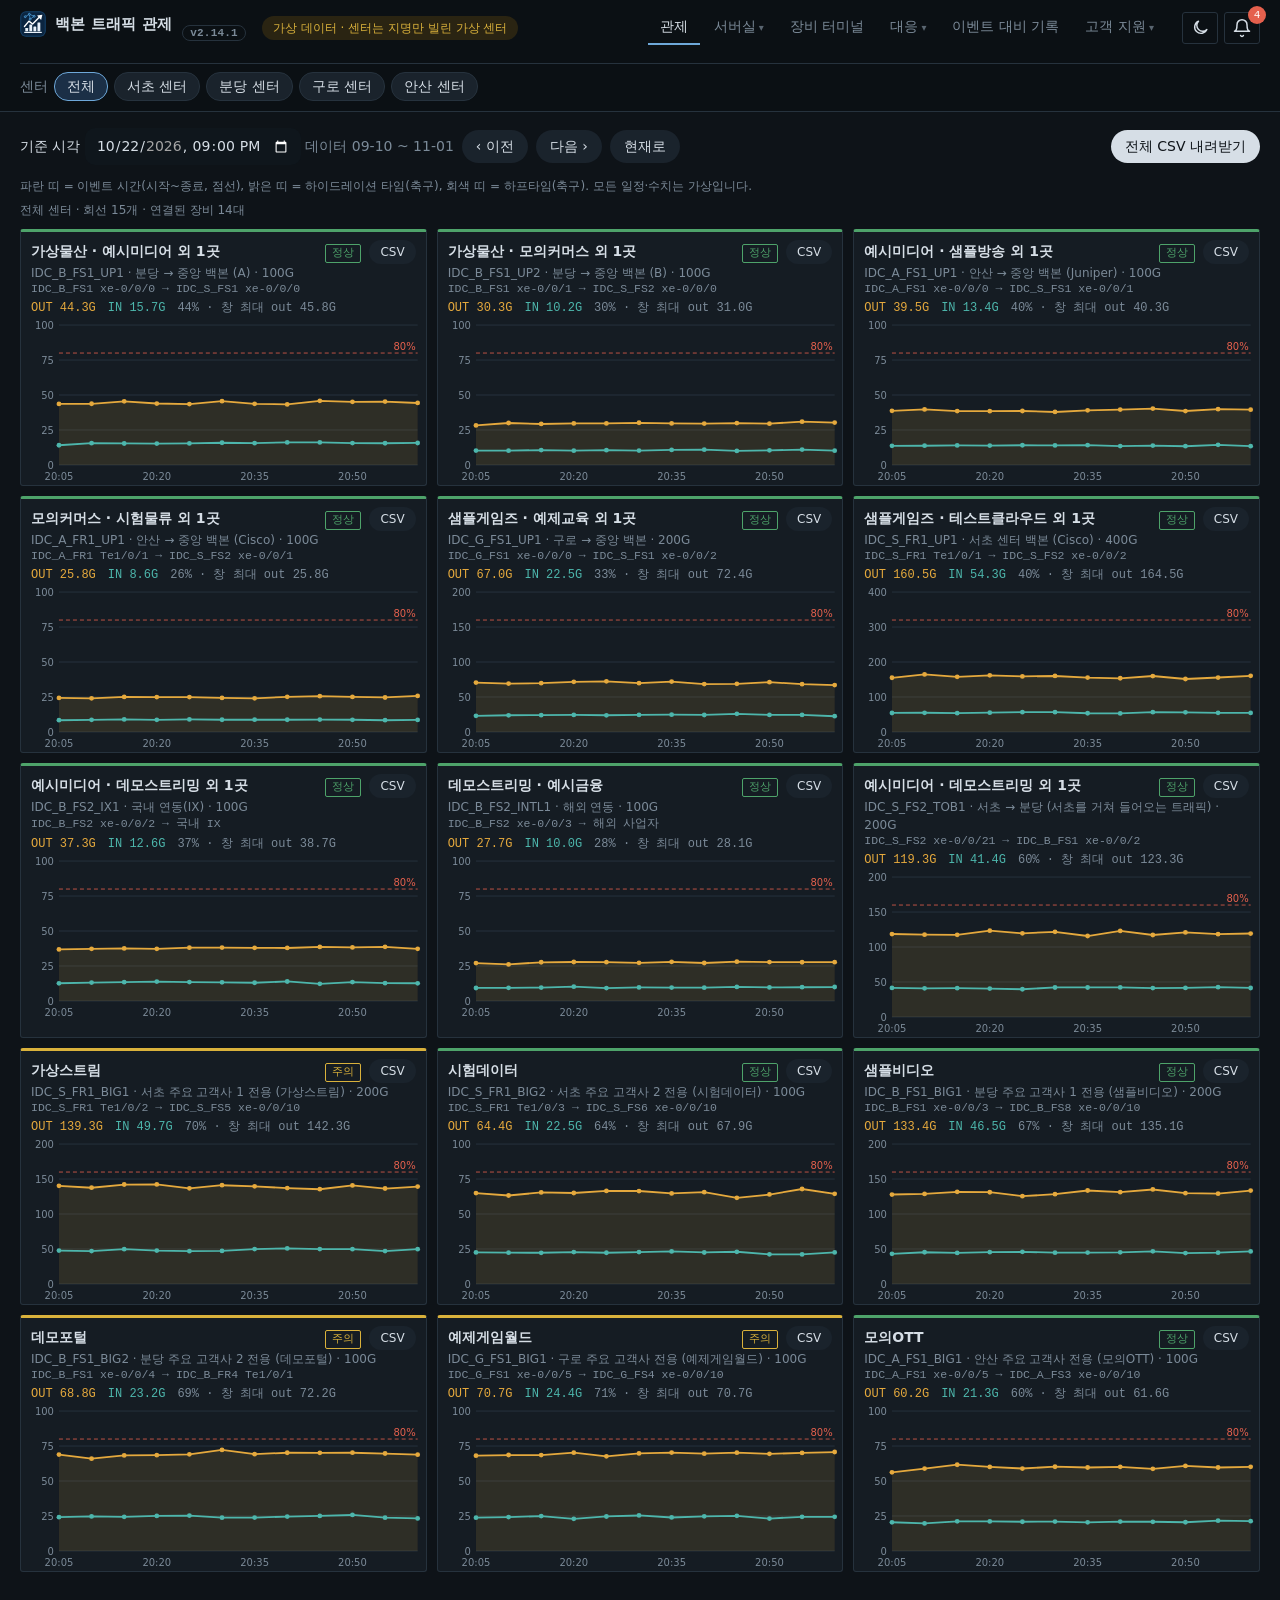
==== site/index.html @ a70a174c "깔끔하게 정리: 왼쪽 막대 제거, 테두리 없는 면, 알약 버튼, v2.14.1 Co-Authored-By: Claude Sonnet 5.5 <noreply@anthropic.com" ====
<!doctype html>
<html lang="ko">
<head>
<meta charset="utf-8">
<meta name="viewport" content="width=device-width,initial-scale=1">
<title>백본 트래픽 관제</title>
<link rel="stylesheet" href="style.css">
<link rel="icon" type="image/svg+xml" href="favicon.svg">
<link rel="icon" type="image/png" sizes="32x32" href="favicon-32.png">
<link rel="apple-touch-icon" href="apple-touch-icon.png">
<script>try { document.documentElement.dataset.theme = localStorage.getItem("theme") === "light" ? "light" : "dark"; } catch (e) { document.documentElement.dataset.theme = "dark"; }</script>
</head>
<body>
<header class="top">
  <h1><a href="#monitor" id="homeLink" title="관제(홈)로 가기"><img class="logo" src="favicon.svg" alt="" width="26" height="26">백본 트래픽 관제</a><span class="ver" id="appVer" title="변경 내역은 저장소의 CHANGELOG.md">v2.14.1</span></h1>
  <span class="badge">가상 데이터 · 센터는 지명만 빌린 가상 센터</span>
  <nav class="tabs" id="tabs">
    <button data-tab="monitor" class="on">관제</button>
    <div class="tabgrp"><button class="grpbtn" type="button" aria-haspopup="true">서버실</button><div class="submenu"><button data-tab="room">서버실</button><button data-tab="room3d">서버실 3D</button></div></div>
    <button data-tab="term">장비 터미널</button>
    <div class="tabgrp"><button class="grpbtn" type="button" aria-haspopup="true">대응</button><div class="submenu"><button data-tab="live">직접 대응 <small class="beta">시험판</small></button><button data-tab="soar">자동 대응 <small class="beta">시험판</small></button></div></div>
    <button data-tab="event">이벤트 대비 기록</button>
    <div class="tabgrp"><button class="grpbtn" type="button" aria-haspopup="true">고객 지원</button><div class="submenu"><button data-tab="sms">문자 전파</button><button data-tab="visit">방문 신청</button><button data-tab="gear">장비 반출입</button><button data-tab="monthly">월간 자료</button></div></div>
  </nav>
  <button class="bell" id="themeBtn" type="button" aria-pressed="true" aria-label="다크 모드 켬" title="다크 모드 켬 (눌러서 끄기)">
    <svg class="ico-moon" viewBox="0 0 24 24" width="19" height="19" fill="none" stroke="currentColor" stroke-width="1.8" stroke-linecap="round" stroke-linejoin="round" aria-hidden="true"><path d="M20 14.5A8 8 0 1 1 9.5 4a6.5 6.5 0 0 0 10.5 10.5z"/></svg>
    <svg class="ico-sun" viewBox="0 0 24 24" width="19" height="19" fill="none" stroke="currentColor" stroke-width="1.8" stroke-linecap="round" stroke-linejoin="round" aria-hidden="true"><circle cx="12" cy="12" r="4"/><path d="M12 2.5v2.2M12 19.3v2.2M2.5 12h2.2M19.3 12h2.2M5.3 5.3l1.6 1.6M17.1 17.1l1.6 1.6M18.7 5.3l-1.6 1.6M6.9 17.1l-1.6 1.6"/></svg>
  </button>
  <button class="bell" id="bell" aria-label="알림" aria-expanded="false" title="알림 (경고 이력 · 내 업무)">
    <svg viewBox="0 0 24 24" width="20" height="20" fill="none" stroke="currentColor" stroke-width="1.8" stroke-linecap="round" stroke-linejoin="round" aria-hidden="true"><path d="M6 8a6 6 0 0 1 12 0c0 7 3 8 3 8H3s3-1 3-8"/><path d="M10.3 21a1.9 1.9 0 0 0 3.4 0"/></svg>
    <span class="bell-n" id="bellN" hidden>0</span>
  </button>
  <div class="notif" id="notif" hidden role="dialog" aria-label="알림">
    <div class="notif-hd">
      <div class="seg"><button data-np="alerts" class="on">경고 이력</button><button data-np="tasks">내 업무</button></div>
      <button class="btn sm" id="notifClose">닫기</button>
    </div>
    <div class="notif-body" id="np-alerts">
      <label class="chk"><input type="checkbox" id="showAllAlerts"> 경기와 겹치는 알림도 보기</label>
      <p class="note" id="alertSum" style="margin:4px 0 8px"></p>
      <table id="alertTbl"></table>
      <p class="note" style="margin:8px 0 0">사용률 80% 이상 · 같은 시간대 평소의 3배 이상(급증) · 40% 미만(급감) · 서버실 온도 경고. 행을 누르면 그 시각으로 이동합니다.</p>
    </div>
    <div class="notif-body" id="np-tasks" hidden>
      <table id="taskTbl"></table>
    </div>
  </div>
  <div class="centerbar" id="centerBar"></div>
</header>

<main>
<div class="scn" id="scnBar" hidden>
  <div class="scn-top">
    <b id="scnTitle"></b>
    <span class="muted">가상 시각 <span id="scnTime" class="mono"></span></span>
    <div class="scn-prog"><div id="scnProg"></div></div>
    <button class="btn sm" id="scnPrevStep" title="가장 최근 단계의 설명을 다시 봅니다">◀ 이전 단계</button>
    <button class="btn sm" id="scnNextStep" title="다음 단계 시각으로 바로 이동합니다">다음 단계 ▶</button>
    <button class="btn sm" id="scnPause">일시정지</button>
    <button class="btn sm" id="scnSkip">끝까지</button>
    <button class="btn sm" id="scnLesson" hidden>배울 점</button>
    <button class="btn sm" id="scnClose">닫고 현재로</button>
  </div>
  <ol class="scn-steps" id="scnSteps"></ol>
</div>
<div class="scnpop" id="scnCausePop" hidden>
  <div class="scnpop-box" style="width:min(640px,100%)" role="dialog" aria-modal="true" aria-labelledby="ldCauseTitle">
    <h3 id="ldCauseTitle">이번에는 어떻게 복구될까요?</h3>
    <p class="note" style="margin:0 0 10px">같은 "업링크 회선 다운"이어도 복구되는 이유는 여러 가지입니다. 고른 원인에 맞춰 원인 확인·조치·문자가 달라집니다. (원인 내용은 제가 만든 가상 사례입니다.)</p>
    <button class="btn cause" data-ldcause="work"><b>상대 구간 작업이 끝났다</b><span>상대(중앙 백본) 쪽에서 작업을 했고, 끝나면서 저절로 복구됩니다. 사전 공지가 빠졌던 경우입니다.</span></button>
    <button class="btn cause" data-ldcause="transient"><b>일시적인 오류였다</b><span>뚜렷한 원인 없이 자동으로 복구됩니다. 재발을 지켜보고, 또 끊기면 광 케이블·SFP를 점검합니다.</span></button>
    <button class="btn cause" data-ldcause="fiber"><b>광 케이블·SFP가 고장 나서 교체했다</b><span>현장에서 광 모듈(SFP) 불량을 확인하고 예비품으로 교체한 뒤 복구됩니다.</span></button>
    <div class="scnpop-foot"><span class="sp"></span><button class="btn" id="ldCauseCancel">취소</button></div>
  </div>
</div>
<div class="scnpop" id="scnPop" hidden>
  <div class="scnpop-box" role="dialog" aria-modal="true" aria-labelledby="scnPopTitle">
    <div class="scnpop-head"><span class="tag" id="scnPopKind"></span><b class="mono" id="scnPopTime"></b><span class="muted" id="scnPopNo"></span><span class="sp"></span><button class="btn sm" id="scnPopX" aria-label="닫기">닫기</button></div>
    <h3 id="scnPopTitle"></h3>
    <div class="scnpop-body" id="scnPopBody"></div>
    <div class="scnpop-foot"><button class="btn" id="scnPopPrev">◀ 이전</button><button class="btn" id="scnPopSkip">끝까지 건너뛰기</button><span class="sp"></span><button class="btn pri" id="scnPopNext">다음 ▶</button></div>
  </div>
</div>
<!-- 1. 관제 -->
<section class="tab on" id="tab-monitor">
  <div class="toolbar">
    <label>기준 시각 <input type="datetime-local" id="endTime"></label>
    <button class="btn" id="prev" title="한 창 뒤로">&lsaquo; 이전</button>
    <button class="btn" id="next" title="한 창 앞으로">다음 &rsaquo;</button>
    <button class="btn" id="goNow" title="가상 현재 시각(10/22 21:00)으로 돌아가기">현재로</button>
    <span class="sp"></span>
    <span class="scn-wrap"><button class="btn" id="scnBtn" aria-expanded="false" title="몇 초 안에 상황과 조치가 흘러가는 안내 재생">시나리오</button><div class="menu" id="scnMenu" hidden></div></span>
    <button class="btn primary" id="csvAll">전체 CSV 내려받기</button>
  </div>
  <p class="note">파란 띠 = 이벤트 시간(시작~종료, 점선), 밝은 띠 = 하이드레이션 타임(축구), 회색 띠 = 하프타임(축구). 모든 일정·수치는 가상입니다.</p>
  <p class="note" id="monSum" style="margin-top:-4px"></p>
  <div class="grid" id="grid"></div>
</section>

<!-- 2. 월간 자료 -->
<section class="tab" id="tab-monthly">
  <p class="note">월초·월말·매주에 자료를 보내는 고객사에 5분 단위 회선별 트래픽을 보내는 일. 정기 발송하는 고객사만 고를 수 있습니다. 고객사·회선은 모두 가상입니다.</p>
  <div class="cols">
    <div class="card">
      <h3>1. 요청 조건</h3>
      <div class="form">
        <span>고객사</span><select id="mCust"></select>
        <span>대상 월</span><span><input type="month" id="mMonth"> <span class="muted">기본은 지난달 1일부터 말일까지 한 달치</span></span>
        <span>시작일</span><span><input type="date" id="mFrom"></span>
        <span>끝나는 날</span><span><input type="date" id="mTo"></span>
        <span>회선</span><div id="mLinks"></div>
      </div>
      <p class="note" id="mNote" style="margin:8px 0 0"></p>
    </div>
    <div class="card">
      <h3>이번 달 발송 현황</h3>
      <p class="note" style="margin:0 0 8px">정기적으로 자료를 보내는 고객사만 나옵니다. 눌러서 펼치세요.</p>
      <div id="sendPlan"></div>
    </div>
  </div>
  <h2>2. 요약 <small>최대·최소·평균·95%값 (Gbps), 사용률(%), 총 전송량(GB)</small></h2>
  <div class="card" style="padding:0"><table id="mSum"></table></div>
  <div class="toolbar" style="margin-top:12px">
    <button class="btn primary" id="mZip">회선별 5분 CSV + 요약을 zip으로 받기</button>
    <button class="btn" id="mSumCsv">요약만 CSV로</button>
    <span class="muted" id="mNote2"></span>
  </div>
  <h2>3. 메일 본문 초안</h2>
  <textarea id="mMail" rows="9"></textarea>
  <div class="toolbar" style="margin-top:8px"><button class="btn" id="mCopy">본문 복사</button></div>
</section>

<!-- 3. 이벤트 대비 -->
<section class="tab" id="tab-event">
  <div class="toolbar">
    <label>이벤트 <select id="evSel"></select></label>
    <span class="muted" id="evInfo"></span>
  </div>
  <h2>아시안게임 일정 <small>제20회 아이치·나고야 아시안게임(9/19~10/4)에 맞춘 가상 트래픽 이벤트 · 대회 기간, 개회식 시작(9/19 18:00), 야구 시작일(9/21), 축구 8강(9/25 19:30)·4강(9/30 15:00)·결승(10/3 19:30), 야구 결승(9/27 18:30 예정), e스포츠 결승 날짜(10/2), 폐회식 날짜(10/4)는 검색으로 확인했고 e스포츠 결승·폐회식 시각과 모든 트래픽 배율은 제가 정한 가정입니다 · 축구는 킥오프부터 115분 이내 · 행을 누르면 아래에서 자세히</small></h2>
  <p class="evhint">▼ 이벤트를 눌러 보세요. 아래의 대비 기록이 그 이벤트 것으로 바뀝니다.</p>
  <div class="card" style="padding:0;margin-bottom:14px"><table id="evList"></table></div>
  <div class="evsel" id="evSelBanner"></div>
  <div class="evstepper" id="evStepper"></div>

  <h2 id="evS1">1. 사전 계획 <small>예상 최대 = 경기 없는 날 같은 시간대 최대(중앙값) + 평소 하루 최대 × (배율 − 1) · 이 이벤트 전날까지 가진 데이터만 사용(그때 어떻게 대비했는지 그대로 보이도록)</small></h2>
  <div class="card" style="padding:0"><table id="evPlan"></table></div>

  <h2 id="evS2">2. 분산 제안</h2>
  <div class="card" id="evMove"></div>

  <h2 id="evS3">3. 고객사 통보문 초안 <small>고객사마다 따로 보냅니다. 버튼으로 고객사를 고르세요</small></h2>
  <div class="toolbar" id="evNoticeTabs"></div>
  <textarea id="evNotice" rows="12"></textarea>
  <div class="toolbar" style="margin-top:8px"><button class="btn" id="evCopy">통보문 복사</button></div>

  <h2 id="evS4">4. 당일 모니터링 <small>그날 관제 화면을 어떻게 맞춰 놓고 무엇을 봤는지 (슬라이드)</small></h2>
  <button class="btn" id="evGo">당일 모니터링 보기</button>

  <h2 id="evS5">5. 사후 정리 <small>예상 vs 실제 (분산 조치 전 가상 데이터 기준)</small></h2>
  <div class="card" style="padding:0"><table id="evPost"></table></div>
  <p id="evSummary" class="note" style="font-size:13px;color:var(--text)"></p>

  <h2>6. 이벤트 최대 트래픽 보고 문자 <small>이벤트가 끝난 뒤 보내는 보고 · 전주 같은 시간대 최대와 비교 (숫자는 데이터에서 자동 계산)</small></h2>
  <textarea id="evReport" rows="16" spellcheck="false"></textarea>
  <div class="toolbar" style="margin-top:8px"><button class="btn primary" id="evReportPhone">휴대폰에서 보기</button><button class="btn" id="evReportCopy">복사</button><span class="muted" id="evReportMsg"></span></div>

  <h2>체크리스트</h2>
  <div class="card" id="evCheck"></div>
</section>

<!-- 서버실 -->
<section class="tab" id="tab-room">
  <p class="note">서버실 점검 업무: 랙 입구 온도 확인과 육안점검(장비 불빛을 보고 판단). 랙·장비·온도는 모두 가상 데이터이고, 온도 기준은 ⚙ 설정에서 바꿀 수 있고, 기본값(27·30·33°C)은 제가 가정한 값입니다. 랙에는 네트워크 장비만 들어갑니다(Cisco 대형 장비는 랙 하나를 혼자, Juniper는 랙당 최대 2대). <b>장비 칸을 누르면</b> 그 장비의 가상 터미널이 새 창으로 열립니다.</p>
  <div class="toolbar">
    <label>기준 시각 <input type="datetime-local" id="srTime"></label>
    <button class="btn" id="srPrev">&lsaquo; 이전 1시간</button>
    <button class="btn" id="srNext">다음 1시간 &rsaquo;</button>
    <button class="btn" id="srPlay">▶ 재생</button>
    <button class="btn" id="cfgToggle">⚙ 설정</button>
    <span class="sp"></span>
    <span class="muted">빠른 이동</span>
    <button class="btn" data-sr="2026-10-22T21:00">평소 저녁</button>
    <button class="btn" data-sr="2026-10-26T15:55" data-center="B">냉각 이상 (IDC_B_R08)</button>
    <button class="btn" data-sr="2026-10-26T16:15" data-center="B">장비 꺼짐</button>
  </div>
  <div class="card" id="cfgPanel" hidden style="margin-bottom:12px">
    <h3>서버실 화면 설정 <span class="muted">(이 브라우저에 저장됩니다)</span></h3>
    <div class="cfggrid">
      <label>온도 주의 <input type="number" id="cfgWarn" step="0.5" min="15" max="45"> °C</label>
      <label>온도 경고 <input type="number" id="cfgHot" step="0.5" min="15" max="45"> °C</label>
      <label>온도 위험 <input type="number" id="cfgCrit" step="0.5" min="15" max="45"> °C</label>
      <label>그래프 범위 <select id="cfgRange"><option value="1">1시간</option><option value="3">3시간</option><option value="6">6시간</option><option value="12">12시간</option></select></label>
      <label>이전/다음 이동 <select id="cfgStep"><option value="1">5분</option><option value="12">1시간</option><option value="72">6시간</option></select></label>
      <label>재생 속도 <select id="cfgSpeed"><option value="2000">느리게 (2초에 5분)</option><option value="1000">보통 (1초에 5분)</option><option value="400">빠르게 (0.4초에 5분)</option></select></label>
    </div>
    <p class="note" id="cfgMsg" style="margin:8px 0 0;color:var(--crit)"></p>
    <div class="toolbar" style="margin:8px 0 0"><button class="btn" id="cfgReset">기본값으로</button></div>
  </div>
  <p class="note">LED(왼쪽부터 전원 · 상태 · 팬): 초록 = 정상, 주황 = 주의, 빨강 깜박임 = 장애, 꺼짐 = 전원 없음</p>
  <p class="note" id="roomSum" style="margin:0 0 8px;color:var(--text)"></p>
  <div class="racks" id="racks"></div>
  <div class="cols">
    <div>
      <h2>온도 경고 이력 <small><span id="srHot">30</span>°C 이상 (행을 누르면 그 시각으로 이동)</small></h2>
      <div class="card" style="padding:0"><table id="srAlerts"></table></div>
      <h2>자료 내려받기</h2>
      <div class="card">
        <div class="form" style="grid-template-columns:90px 1fr">
          <span>기간</span><span><input type="date" id="srFrom"> ~ <input type="date" id="srTo"></span>
        </div>
        <div class="toolbar" style="margin:10px 0 0">
          <button class="btn primary" id="srTempCsv">온도 기록 CSV (기간)</button>
          <button class="btn" id="srSheetCsv">지금 화면 점검표 CSV</button>
        </div>
      </div>
    </div>
    <div>
      <h2>육안점검 기록 <small>화면의 불빛을 보고 판정해 남깁니다</small></h2>
      <div class="card">
        <div class="form">
          <span>랙</span><select id="inRack"></select>
          <span>판정</span><select id="inResult"><option>이상 없음</option><option>이상 있음</option></select>
          <span>점검자</span><input type="text" id="inWho" placeholder="관제 담당">
          <span>메모</span><input type="text" id="inMemo" placeholder="예: IDC_B_R08 냉각기 확인 요청">
        </div>
        <p class="note" id="inHint" style="margin:8px 0 0"></p>
        <div class="toolbar" style="margin:8px 0 0"><button class="btn primary" id="inAdd">기록 남기기</button><button class="btn" id="inCsv">기록 CSV</button></div>
      </div>
      <div class="card" style="padding:0;margin-top:10px"><table id="inspTbl"></table></div>
    </div>
  </div>
</section>

<!-- 4. 고객 지원 (지금은 방문 신청. 문자 발송·장애 현황을 이 탭에 모을 예정) -->
<section class="tab" id="tab-room3d">
  <div class="gltool">
    <span class="muted" id="glCrumb"></span>
    <span class="sp"></span>
    <label>기준 시각 <input type="datetime-local" id="r3Time"></label>
    <button class="btn" id="r3Prev">&lsaquo; 이전</button>
    <button class="btn" id="r3Next">다음 &rsaquo;</button>
    <label>열 <select id="r3RowSel"></select></label>
    <span class="seg"><button class="btn on" data-glmode="status">상태</button><button class="btn" data-glmode="temp">온도</button><button class="btn" disabled title="가상 데이터에 전력 값이 없어 아직 만들지 않았습니다">전력</button></span>
    <span class="seg"><button class="btn" id="glZoomOut" title="축소">&minus;</button><button class="btn" id="glZoomIn" title="확대">+</button><button class="btn" id="glFit">화면 맞춤</button><button class="btn" id="glHome">초기 시점</button><button class="btn" id="glPower" title="랙 줄 오른쪽 끝의 UPS·배터리·분전반·항온항습기를 봅니다">전원·냉방 설비</button></span>
  </div>
  <div class="gltool" style="margin-top:6px">
    <span class="muted">빠른 이동</span>
    <button class="btn" data-r3="2026-10-22T21:00">평소 저녁</button>
    <button class="btn" data-r3="2026-10-26T15:55" data-center="B" data-rack="IDC_B_R08">냉각 이상</button>
    <button class="btn" data-r3="2026-10-26T16:15" data-center="B" data-rack="IDC_B_R08">장비 꺼짐</button>
    <span class="sp"></span>
    <span class="note" style="margin:0">모두 가상 데이터. 랙이나 장비를 누르면 그쪽으로 확대됩니다. 마우스: 드래그 = 회전, 오른쪽 드래그·Shift+드래그 = 이동, 휠 = 확대·축소. 아이패드·터치: 한 손가락 = 아래 '회전/이동' 선택대로, 두 손가락 = 확대·축소와 이동. 화면 오른쪽 아래 버튼으로도 움직일 수 있고 '화면 맞춤' = 전체 보기. 장비마다 온도 하나가 붙고, 값은 랙 입구 온도에 높이 보정을 더한 제 가정입니다. 장비 높이·랙 안 배치와 패치 패널·PDU 같은 보조 장비는 제가 만든 가상 그림입니다.</span>
  </div>
  <div class="glgrid">
    <aside class="glleft card">
      <input type="search" id="glSearch" placeholder="랙·장비 검색 (예: R07, FS6)">
      <div class="glchips"><button class="btn sm on" data-glf="all">전체</button><button class="btn sm" data-glf="ok">정상</button><button class="btn sm" data-glf="warn">주의</button><button class="btn sm" data-glf="crit">경고·위험</button><span class="muted" id="glCount"></span></div>
      <div id="glList"></div>
    </aside>
    <div class="glwrap" id="glWrap"><canvas id="glCanvas"></canvas><div class="gltip" id="glTip" hidden></div>
      <div class="glpad" id="glPad">
        <button class="btn" id="glPadTog" aria-expanded="true">조작판 접기</button>
        <div class="glmode"><button class="btn" data-gm="rotate">회전</button><button class="btn" data-gm="pan">이동</button></div>
        <div class="gldpad"><span></span><button data-pan="up" aria-label="위로">↑</button><span></span><button data-pan="left" aria-label="왼쪽">←</button><button data-pan="down" aria-label="아래로">↓</button><button data-pan="right" aria-label="오른쪽">→</button></div>
        <div class="glrz"><button data-rot="1" aria-label="왼쪽에서 보기">회전 ←</button><button data-rot="-1" aria-label="오른쪽에서 보기">회전 →</button><button id="glPadIn" aria-label="확대">+</button><button id="glPadOut" aria-label="축소">−</button></div>
      </div><div class="glhint" id="glHint"></div>
      <div class="r3legend"><span class="sw ok"></span>정상 <span class="sw warn"></span>주의 <span class="sw hot"></span>경고 <span class="sw crit"></span>위험 <span class="muted">(온도 보기: 파랑→초록→노랑→주황→빨강)</span></div></div>
    <aside class="glright card" id="glDetail"></aside>
  </div>
  <div class="glbottom">
    <div class="card" id="glAlerts"></div>
    <div class="card" id="glChart"></div>
    <div class="card" id="glDevs"></div>
  </div>
  <div class="r3detail" id="r3Detail" hidden><div class="r3panel" id="r3DBody"></div></div>
</section>
<section class="tab" id="tab-visit">
  <p class="note">방문 신청 메일을 받아 방문 등록(주차, 서버실 키 포함)을 하고 회신하는 일. 이름·메일은 모두 가상입니다. 입력한 내용은 이 브라우저에만 저장됩니다.</p>
  <div class="steps"><span>1 메일 읽기</span><span>2 방문자 조회 (기존/신규)</span><span>3 방문 등록</span><span>4 회신 메일</span></div>
  <div class="cols">
    <div class="card">
      <h3>1. 받은 메일</h3>
      <textarea id="vMail" rows="10"></textarea>
      <div class="toolbar" style="margin-top:8px">
        <button class="btn" id="vSample">예시 메일 불러오기</button>
        <button class="btn primary" id="vParse">메일에서 항목 채우기</button>
      </div>
      <p id="vParseMsg" class="note" style="margin:8px 0 0;font-size:13px"></p>
    </div>
    <div class="card">
      <h3>2~3. 방문 등록</h3>
      <div class="form">
        <span>방문자</span><input type="text" id="vName">
        <span>소속</span><input type="text" id="vOrg">
        <span>방문예정일시</span><input type="datetime-local" id="vWhen">
        <span>방문센터</span><input type="text" id="vCenter">
        <span>방문목적</span><input type="text" id="vPurpose">
        <span>방문장소</span><input type="text" id="vPlace">
        <span>주차 등록</span><label class="chk"><input type="checkbox" id="vPark"> 필요</label>
        <span>서버실 키</span><label class="chk"><input type="checkbox" id="vKey"> 필요</label>
      </div>
      <p id="vWho" class="note" style="font-size:13px"></p>
      <div class="toolbar"><button class="btn primary" id="vReg">방문 등록</button></div>
    </div>
  </div>
  <h2>등록 현황</h2>
  <div class="card" style="padding:0"><table id="vTbl"></table></div>
  <h2>4. 회신 메일 초안</h2>
  <textarea id="vReply" rows="8" placeholder="방문 등록을 하면 회신 초안이 여기에 만들어집니다."></textarea>
</section>

<!-- 8. 실시간 대응 (시험판) -->
<section class="tab" id="tab-live"></section>
<section class="tab" id="tab-soar"></section>

<!-- 6. 문자 전파 -->
<section class="tab" id="tab-sms">
  <p class="note">전파·보고 문자를 쓰는 곳입니다. 문자 종류를 고르면 양식이 채워지고(보고 문자의 숫자는 데이터에서 자동 계산), 초안을 고치면 오른쪽 휴대폰에 받는 사람 화면이 바로 보입니다. "전송"을 누르면 한 번 더 내용을 확인합니다. 내용은 모두 가상이며 실제로 발송되지 않습니다.</p>
  <div class="cols3">
    <div class="card">
      <h3>1. 문자 종류와 내용</h3>
      <div class="toolbar" id="smKind"><button class="btn primary" data-k="incident">장애 전파</button><button class="btn" data-k="daily">주요고객 트래픽 (일일)</button><button class="btn" data-k="event">이벤트 최대 트래픽 보고</button></div>
      <div id="smDaily" hidden>
        <div class="form"><span>끝 시각</span><input type="datetime-local" id="rdEnd"></div>
        <p class="note" style="font-size:12.5px">끝 시각까지 24시간의 센터 업링크·주요 고객사 최대 트래픽을 전주 / 전일 / 현재로 비교합니다 (전주 = 7일 전 같은 24시간, 전일 = 1일 전). 고객사별 값은 회선 트래픽을 고객사 용량 비율로 나눈 가상 배분입니다.</p>
      </div>
      <div id="smEvt" hidden>
        <div class="form"><span>이벤트</span><select id="rdEv"></select></div>
        <p class="note" style="font-size:12.5px">이벤트 시간(시작~종료) 중 최대 트래픽을 센터 백본과 고객사별로 보여 주고, 전주 같은 시간대 최대와 비교합니다. 서비스 영향은 그 시간대 알림이 있는지로 정합니다.</p>
      </div>
      <div id="smInc">
      <div class="toolbar" id="smStage"><button class="btn primary" data-st="발생">발생</button><button class="btn" data-st="경과">경과</button><button class="btn" data-st="완료">완료</button></div>
      <div class="form">
        <span>센터</span><select id="smCenter"></select>
        <span>제목</span><input type="text" id="smTitle">
        <span>대상</span><input type="text" id="smTarget">
        <span>시작 일시</span><input type="text" id="smFrom">
        <div class="dc" id="smToRow" hidden><span>끝 일시</span><input type="text" id="smTo"></div>
        <span>원인</span><input type="text" id="smCause">
        <div class="dc" id="smActsRow" hidden><span>조치(한 줄에 하나, 시각으로 시작)</span><textarea id="smActs" rows="4"></textarea></div>
        <span>서비스영향</span><input type="text" id="smImpact">
        <span>VOC</span><input type="text" id="smVoc">
      </div>
      <p class="note" style="font-size:12.5px">완료 전에는 항상 "경과"로 보내고, "완료"는 정말 다 끝났을 때만 씁니다. 끝 일시는 완료 문자에만 들어갑니다.</p>
      </div>
    </div>
    <div class="card">
      <h3>2. 초안 <span class="muted" id="smCount"></span></h3>
      <textarea id="smDraft" rows="17" spellcheck="false"></textarea>
      <div class="toolbar" style="margin-top:8px">
        <button class="btn primary" id="smSend">전송</button>
        <button class="btn" id="smCopy">복사</button>
        <button class="btn" id="smReset">양식으로 되돌리기</button>
        <label class="chk" style="margin-left:auto">도착 시각 <input type="text" id="smClock" value="03:21" size="5"></label>
      </div>
      <p class="note" id="smMsg" style="font-size:12.5px"></p>
    </div>
    <div class="card smph">
      <h3>3. 휴대폰으로 보기</h3>
      <div class="phone phone-in">
        <div class="ph-notch"></div>
        <div class="ph-status"><span id="iphClock">03:21</span><span id="iphSent" class="ph-sent" hidden>전송됨</span></div>
        <div class="ph-head"><span class="ph-back">‹</span><div><b id="iphName">TEP IDC</b><small>문자 메시지</small></div></div>
        <div class="ph-body" id="iphBody"></div>
        <div class="ph-input">문자 메시지</div>
      </div>
      <p class="note" id="iphWarn" style="font-size:12.5px"></p>
    </div>
  </div>
  <div class="scnpop" id="smConfirm" hidden><div class="scnpop-box" role="dialog" aria-modal="true" style="width:min(620px,100%)"><h3>이 내용이 맞습니까?</h3>
    <div id="smcIssues"></div><pre class="smc-text" id="smcText"></pre>
    <div class="scnpop-foot"><button class="btn" id="smcBack" type="button">수정하기</button><button class="btn primary" id="smcOk" type="button">맞습니다, 전송</button></div></div></div>
</section>

<!-- 7. 장비 반출입 -->
<section class="tab" id="tab-gear">
  <p class="note">장비를 들여오거나(반입) 내보낼(반출) 때 남기는 기록입니다. 장비 이름, 모델명, 수량, 반출입 회사, 담당자를 적습니다. 예시 기록은 모두 가상이고, 입력한 내용은 이 브라우저에만 저장됩니다.</p>
  <div class="card">
    <h3>반출입 등록</h3>
    <div class="form">
      <span>구분</span><div><label class="chk"><input type="radio" name="gDir" value="반입" checked> 반입 (들어옴)</label><label class="chk"><input type="radio" name="gDir" value="반출"> 반출 (나감)</label></div>
      <span>일시</span><input type="datetime-local" id="gWhen">
      <span>장비 이름</span><input type="text" id="gName" placeholder="예: IDC_B_FS9 또는 예비 SFP+ 10G">
      <span>모델명</span><input type="text" id="gModel" placeholder="예: 모델명 또는 제품명">
      <span>수량(대)</span><input type="number" id="gQty" min="1" value="1" style="width:90px">
      <span>반출입 회사</span><input type="text" id="gCompany" placeholder="장비를 가져오거나 가져가는 회사">
      <span>업체 담당자</span><input type="text" id="gWho" placeholder="회사 쪽 담당자 (실제 이름 대신 가상 이름)">
      <span>우리 담당자</span><input type="text" id="gMine" placeholder="확인한 관제 담당자">
      <span>센터</span><select id="gCenter"></select>
      <span>사유</span><select id="gPurpose"><option>신규 설치</option><option>교체</option><option>수리 의뢰</option><option>폐기</option><option>예비품 보충</option><option>임시 반입</option><option>기타</option></select>
      <span>비고</span><input type="text" id="gNote">
    </div>
    <div class="toolbar" style="margin-top:10px"><button class="btn primary" id="gSave">기록 저장</button><button class="btn" id="gCsv">CSV로 내려받기</button><span class="muted" id="gMsg"></span></div>
  </div>
  <h2>반출입 기록 <span id="gSum" style="font-weight:400;font-size:13px"></span></h2>
  <div class="toolbar" id="gFilter"><button class="btn primary" data-f="전체">전체</button><button class="btn" data-f="반입">반입</button><button class="btn" data-f="반출">반출</button></div>
  <div class="card" style="padding:0;overflow:auto"><table id="gTbl"></table></div>
</section>

<div class="scnpop" id="evMon" hidden><div class="scnpop-box" role="dialog" aria-modal="true" style="width:min(720px,100%)">
  <h3 id="evMonTitle"></h3><div id="evMonBody" class="evm-body"></div>
  <div class="scnpop-foot"><span class="muted" id="evMonStep"></span><span class="sp"></span><button class="btn" id="evMonPrev" type="button">◀ 이전</button><button class="btn primary" id="evMonNext" type="button">다음 ▶</button><button class="btn" id="evMonClose" type="button">닫기</button></div></div></div>
<div class="phone-ov" id="phone" hidden role="dialog" aria-label="휴대폰 미리보기">
  <div class="phone-wrap">
    <div class="phone">
      <div class="ph-notch"></div>
      <div class="ph-status"><span id="phClock">03:21</span><button class="ph-close" id="phoneClose" type="button" aria-label="미리보기 닫기">닫기</button></div>
      <div class="ph-head"><span class="ph-back">‹</span><div><b id="phName">TEP IDC</b><small>문자 메시지</small></div></div>
      <div class="ph-body" id="phBody"></div>
      <div class="ph-input">문자 메시지</div>
    </div>
    <p class="note" id="phWarn" style="max-width:320px"></p>
  </div>
</div>

<!-- 5. 장비 터미널 -->
<section class="tab" id="tab-term">
  <p class="note">가상 장비입니다. 실제 장비에는 접속하지 않으며, 출력은 전부 지어낸 값입니다.</p>
  <p class="note" id="termTarget" style="color:var(--in);font-size:13px"></p>
  <div class="toolbar"><span class="seg" id="termNav"><button class="btn on" data-pane="term">터미널</button><button class="btn" data-pane="practice">연습 모드</button><button class="btn" data-pane="runbook">장애 매뉴얼</button><button class="btn" data-pane="design">설계도</button></span></div>
  <div id="practicePane" style="display:none"></div>
  <div class="cols" id="termPane" style="grid-template-columns:2fr 1fr">
    <div>
      <div class="toolbar"><label>제조사 <select id="vendorSel"></select></label>
      <label>장비 <select id="devSel"></select></label><button class="btn" id="termClear">화면 지우기</button><button class="btn" id="runbookBtn" title="장애가 났을 때 순서대로 따라 할 수 있는 매뉴얼을 펼칩니다">장애 매뉴얼 열기</button></div>
      <div class="term" id="termOut"></div>
      <div class="termin"><span class="p" id="termPrompt"></span><input type="text" id="termIn" autocomplete="off" spellcheck="false" placeholder="명령 입력 후 Enter (위/아래 화살표: 이전 명령)"></div>
    </div>
    <div class="card">
      <h3>자주 쓰던 명령 <small class="muted">(마우스를 올리면 설명)</small></h3>
      <div class="qcmd" id="qcmd"></div>
      <p class="note">누르면 입력창에 채워집니다.</p>
    </div>
  </div>
  <details class="card fold" id="runbook">
    <summary><b>장애가 터졌을 때 (매뉴얼)</b> <span class="muted">평소에는 접어 두고, 장애가 났을 때 눌러서 펼쳐 보세요</span></summary>
    <p class="note">현장에서 쓰던 명령어와 순서를 이 가상 환경에 맞게 정리했습니다. 실제 고객사 이름·IP·내부 도구의 메뉴 경로는 쓰지 않았습니다. 아래 명령은 <b>터미널</b> 탭에서 그대로 연습할 수 있고, 시나리오 "업링크 회선 다운"에서 이 순서를 따라가 볼 수 있습니다.</p>
    <div class="rbflow"><span>어디가 문제인지 (1~2)</span><i>›</i><span>얼마나 심한지 (3)</span><i>›</i><span>원인 찾기 (4~7)</span><i>›</i><span>알리기 (8)</span></div>
    <p class="note">발생 문자는 장애를 안 뒤 8분 안에 보내야 하므로, 8번은 마지막이 아니라 1~3번을 확인하는 사이에도 시간을 보면서 진행합니다.</p>
    <div class="rbwords"><b>처음 보는 말</b>
      <dl>
        <dt>Admin</dt><dd>사람이 켜 둔 상태입니다. Admin down이면 누가 일부러 끈 것입니다.</dd>
        <dt>Link</dt><dd>실제 연결 상태입니다. Link down이면 선이 끊겼거나 상대가 꺼진 것입니다.</dd>
        <dt>Admin up + Link down</dt><dd>일부러 내린 게 아니라 끊긴 것입니다. 장애일 가능성이 높습니다.</dd>
        <dt>광값(수신 dBm)</dt><dd>광케이블로 들어오는 빛의 세기입니다. 너무 약하면 케이블이나 SFP(광 모듈) 문제입니다.</dd>
        <dt>CRC</dt><dd>전송 중 깨진 데이터 수입니다. 계속 늘어나면 접촉 불량이나 모듈 불량을 의심합니다.</dd>
        <dt>BGP · via</dt><dd>BGP는 다른 망과 길을 주고받는 연결, via는 그 길이 지나가는 회선입니다.</dd>
      </dl></div>
    <ol class="runbook">
      <li><span class="rbn">1</span><div class="rbb"><h4>어느 장비·회선인지 정확히 확인</h4>
        <p class="rbwhy">왜: 엉뚱한 회선을 보고 대응하면 전파 문자도 틀립니다. 가장 먼저 합니다.</p>
        <div class="rbcmd"><span>Juniper</span><code>show interfaces descriptions</code></div>
        <div class="rbcmd"><span>Cisco</span><code>show interfaces description</code> 또는 <code>show interfaces status</code> (brief)</div>
        <div class="rbcmd"><span>Huawei</span><code>display interface description</code></div>
        <p class="rbread"><b>읽는 법:</b> 줄마다 장비·고객사·속도(1G/10G)가 보입니다. Admin up + Link down이면 끊긴 것입니다. 장비에 따라 descriptions에 up/down이 안 보이면 brief로 다시 확인합니다.</p></div></li>
      <li><span class="rbn">2</span><div class="rbb"><h4>로그 확인</h4>
        <p class="rbwhy">왜: 언제부터 끊겼는지, 원인이 로그에 남아 있는지 봅니다.</p>
        <div class="rbcmd"><span>Juniper</span><code>show log messages | last 20</code></div>
        <div class="rbcmd"><span>Cisco</span><code>show logging last 100</code></div>
        <div class="rbcmd"><span>Huawei</span><code>display logbuffer</code></div>
        <p class="rbread"><b>읽는 법:</b> "changed state to down" 같은 줄의 시각이 장애 시작 시각입니다. 문자의 일시에 이 시각을 씁니다.</p></div></li>
      <li><span class="rbn">3</span><div class="rbb"><h4>트래픽 전·후 확인 (문자 보내기 전에)</h4>
        <p class="rbwhy">왜: 고객 영향이 얼마나 되는지 숫자로 알려야 합니다.</p>
        <ul class="rbpts">
          <li>관제 그래프에서 장애 시작 전·후 값을 비교합니다.</li>
          <li>회선이 Down이면 5분 전 값만 보고, 이후는 0으로 적습니다 (OUT 기준).</li>
          <li>경과 문자가 나가기 전에 트래픽을 먼저 전달합니다.</li>
          <li>트래픽이 <b>오르면</b> 이벤트가 아닌지, DDoS인지 확인합니다. 클린존 가입 고객사는 가입한 IP가 아닌 다른 IP로 오는 공격을 절차대로 먼저 차단합니다.</li>
        </ul></div></li>
      <li><span class="rbn">4</span><div class="rbb"><h4>광값·CRC 확인</h4>
        <p class="rbwhy">왜: 광 케이블 접촉 불량이나 SFP 불량이 가장 흔한 원인입니다.</p>
        <div class="rbcmd"><span>광값</span><code>show interfaces diagnostics optics</code></div>
        <div class="rbcmd"><span>포트 하나</span><code>show interfaces extensive 포트 | match CRC</code></div>
        <div class="rbcmd"><span>전 회선</span><code>show interfaces extensive | match "CRC|physical interface"</code></div>
        <p class="rbread"><b>읽는 법:</b> 수신값이 평소(약 -3 dBm)보다 크게 낮거나(-9 dBm 이하 경고) CRC가 계속 늘면 케이블·SFP를 의심합니다. 이 사이트의 기준값은 제가 정한 가상 값입니다.</p></div></li>
      <li><span class="rbn">5</span><div class="rbb"><h4>IP 확인과 ping</h4>
        <p class="rbwhy">왜: 길은 살아 있는지, 상대가 응답하는지 확인합니다.</p>
        <div class="rbcmd"><span>1단계</span><code>show arp | match 포트</code></div>
        <div class="rbcmd"><span>2단계 Juniper</span><code>ping IP rapid count 100</code></div>
        <div class="rbcmd"><span>2단계 Cisco</span><code>ping IP repeat 100</code></div>
        <div class="rbcmd"><span>설정 확인</span><code>show configuration interfaces 포트 | display set</code></div>
        <p class="rbread"><b>읽는 법:</b> 느낌표(!)는 응답, 점(.)은 무응답입니다. Down이면 IP·ARP가 아예 나오지 않습니다. Huawei는 L2 장비라 IP 대신 MAC 주소로 찾습니다.</p></div></li>
      <li><span class="rbn">6</span><div class="rbb"><h4>BGP가 끊겼다 살아났을 때</h4>
        <p class="rbwhy">왜: 어느 고객사가 영향받았는지 찾습니다.</p>
        <ul class="rbpts">
          <li><code>show bgp summary</code>로 죽었다 살아난 상대만 추립니다.</li>
          <li><code>show route IP</code>로 어느 회선(via)을 지나는지 찾습니다.</li>
          <li>descriptions로 그 회선의 고객사를 확인하고 조장에게 전달합니다.</li>
        </ul></div></li>
      <li><span class="rbn">7</span><div class="rbb"><h4>연동망(상대 업체)에 문의</h4>
        <p class="rbwhy">왜: 우리 쪽이 아닌 상대 구간 문제인지 가려야 합니다.</p>
        <ul class="rbpts">
          <li>가. NOC 작업 유/무</li>
          <li>나. 연동 구간(타 부서·타 ISP) 작업·이슈 유/무</li>
          <li>다. 보안 관련 이슈 유/무</li>
        </ul>
        <p class="rbread"><b>꼭 할 것:</b> 통화한 분의 성함을 확인해 기록합니다.</p></div></li>
      <li><span class="rbn">8</span><div class="rbb"><h4>문자 전송과 고객사 연락</h4>
        <p class="rbwhy">왜: 알리는 것도 장애 대응의 일부입니다. 발생 문자는 8분 안에 보냅니다.</p>
        <ul class="rbpts">
          <li>발생 문자를 먼저 보내고 고객사에 연락합니다.</li>
          <li>원인이나 경과를 알게 되면 바로 경과 문자로 전달합니다.</li>
          <li>확인한 내용은 그때그때 조장에게 전달합니다.</li>
          <li>순서는 발생 → 경과 → 완료이고, 완료는 정말 다 끝났을 때만 보냅니다.</li>
        </ul></div></li>
    </ol>
  </details>
  <details class="card fold" id="designBox">
    <summary><b>설계도 (가상)</b> <span class="muted">그림으로 보는 구성도입니다. 평소에는 접어 두고 필요할 때 펼쳐 보세요</span></summary>
    <p class="note" id="designSum" style="margin:0 0 8px;color:var(--text)"></p>
    <div class="toolbar"><span class="seg" id="dgTabs"></span><button class="btn pri" id="dgPdf">PDF로 내려받기</button><span class="muted" id="dgMsg"></span></div>
    <div class="dgwrap"><div id="dgView"></div></div>
    <p class="note">제가 만든 초안입니다. 장비를 누르면 그 장비의 터미널이 새 창으로 열립니다(설계도는 그대로 남아 있음). PDF에는 전체·센터별 구성도와 고객사·그래프 회선·장비 표가 들어갑니다.</p>
    <details class="fold sub" id="dgTables">
      <summary>표로 보기 <span class="muted">(장비·고객사·연결, 행을 누르면 그 장비로 연결)</span></summary>
      <div class="cols">
        <div class="card" style="padding:0"><table id="devTbl"></table></div>
        <div>
          <div class="card" style="padding:0;margin-bottom:12px"><table id="custTbl"></table></div>
          <div class="card" style="padding:0"><table id="linkTbl"></table></div>
        </div>
      </div>
    </details>
  </details>
</section>
</main>

<script src="data.js"></script>
<script src="topology.js"></script>
<script src="lib.js"></script>
<script src="report.js"></script>
<script src="app.js"></script>
<script src="room3d.js"></script>
<script src="design.js"></script>
<script src="support.js"></script>
<script src="live.js"></script>
<script src="practice.js"></script>
</body>
</html>
---- site/style.css ----
:root{
  --bg:#0e1318; --panel:#151c23; --panel2:#1a232c; --line:#26323d; --text:#d6dee6; --muted:#7b8a98;
  --in:#4db6ac; --out:#e5a93d; --ok:#4ea36a; --warn:#d9b13b; --crit:#e5604d; --accent:#6ea8d9;
  --sunken:#05080b; --input:#0f161c; --header:#0b1014; --ok-bg:#0f1a14; --prim-bg:#1b2f46; --sel:#1d2a36; --warn-bg:#2a2412; --info-bg:#10283a; --crit-bg:#1c1214; color-scheme:dark;
  --mono:ui-monospace,SFMono-Regular,Menlo,Consolas,"Liberation Mono",monospace;
}
*{box-sizing:border-box}
html,body{margin:0;background:var(--bg);color:var(--text);font:14px/1.5 system-ui,-apple-system,"Segoe UI","Noto Sans KR","Malgun Gothic",sans-serif}
button,input,select,textarea{font:inherit;color:inherit}
header.top{display:flex;align-items:center;gap:16px;padding:10px 20px;border-bottom:1px solid var(--line);background:var(--header);position:sticky;top:0;z-index:5;flex-wrap:wrap}
header.top h1{font-size:15px;margin:0;font-weight:600;letter-spacing:.2px}
.badge{font-size:12px;padding:2px 8px;border:1px solid var(--warn);color:var(--warn);border-radius:3px}
nav.tabs{display:flex;gap:2px;margin-left:auto;flex-wrap:wrap}
nav.tabs button{background:none;border:0;border-bottom:2px solid transparent;padding:6px 12px;color:var(--muted);cursor:pointer}
nav.tabs button:hover{color:var(--text)}
nav.tabs button.on{color:var(--text);border-bottom-color:var(--accent)}
main{padding:16px 20px 40px;max-width:1800px;margin:0 auto}
section.tab{display:none}
section.tab.on{display:block}
.toolbar{display:flex;gap:8px;align-items:center;flex-wrap:wrap;margin-bottom:12px}
.toolbar .sp{flex:1}
.btn{background:var(--panel2);border:1px solid var(--line);padding:5px 11px;border-radius:3px;cursor:pointer}
.btn:hover{border-color:var(--accent)}
.btn.primary{background:var(--prim-bg);border-color:var(--accent)}
.btn.sm{padding:2px 8px;font-size:12px}
input[type=datetime-local],input[type=date],input[type=text],select,textarea{background:var(--input);border:1px solid var(--line);border-radius:3px;padding:5px 8px}
textarea{width:100%;font-family:var(--mono);font-size:12.5px;line-height:1.55}
label.chk{display:inline-flex;gap:6px;align-items:center;margin-right:12px}
.grid{display:grid;grid-template-columns:repeat(4,1fr);gap:10px}
@media(max-width:1500px){.grid{grid-template-columns:repeat(3,1fr)}}
@media(max-width:1100px){.grid{grid-template-columns:repeat(2,1fr)}}
@media(max-width:640px){.grid{grid-template-columns:1fr}main{padding:12px}}
.panel{background:var(--panel);border:1px solid var(--line);border-top:3px solid var(--ok);border-radius:3px;position:relative}
.panel.warn{border-top-color:var(--warn)}
.panel.crit{border-top-color:var(--crit)}
.panel .hd{display:flex;align-items:baseline;gap:8px;padding:8px 10px 0}
.panel .hd b{font-size:13px}
.panel .hd small{color:var(--muted)}
.panel .hd .sp{flex:1}
.panel .now{padding:2px 10px 0;font-family:var(--mono);font-size:12px;display:flex;gap:12px;flex-wrap:wrap}
.o{color:var(--out)} .i{color:var(--in)}
.chip{font-size:11px;padding:0 6px;border-radius:2px;border:1px solid var(--ok);color:var(--ok)}
.warn .chip{border-color:var(--warn);color:var(--warn)}
.crit .chip{border-color:var(--crit);color:var(--crit)}
.panel svg{display:block;width:100%}
.tip{position:absolute;pointer-events:none;background:#0b1014ee;border:1px solid var(--line);padding:5px 8px;font:12px/1.5 var(--mono);display:none;white-space:nowrap;z-index:3;border-radius:3px}
h2{font-size:14px;margin:22px 0 8px;font-weight:600}
h2 small{color:var(--muted);font-weight:400;margin-left:6px}
table{border-collapse:collapse;width:100%}
th,td{padding:5px 10px;border-bottom:1px solid var(--line);text-align:left;font-size:13px}
th{color:var(--muted);font-weight:500;background:var(--panel)}
td.n,th.n{text-align:right;font-family:var(--mono)}
tr.click{cursor:pointer}
tr.click:hover td{background:var(--panel2)}
.cols{display:grid;grid-template-columns:1fr 1fr;gap:16px}
@media(max-width:1000px){.cols{grid-template-columns:1fr}}
.card{background:var(--panel);border:1px solid var(--line);border-radius:3px;padding:12px 14px}
.card h3{font-size:13px;margin:0 0 8px;font-weight:600}
.muted{color:var(--muted)}
.tag{font-size:11px;padding:0 6px;border-radius:2px;border:1px solid var(--line);color:var(--muted)}
.tag.crit{border-color:var(--crit);color:var(--crit)}
.tag.warn{border-color:var(--warn);color:var(--warn)}
.tag.ok{border-color:var(--ok);color:var(--ok)}
.steps{display:flex;gap:6px;flex-wrap:wrap;margin:6px 0 12px}
.steps span{background:var(--panel2);border:1px solid var(--line);padding:2px 9px;border-radius:12px;font-size:12px;color:var(--muted)}
.form{display:grid;grid-template-columns:110px 1fr;gap:8px 10px;align-items:center}
.form input[type=text],.form input[type=datetime-local],.form select{width:100%}
.term{background:var(--sunken);border:1px solid var(--line);border-radius:3px;font-family:var(--mono);font-size:12.5px;padding:10px 12px;height:420px;overflow:auto;white-space:pre-wrap;overflow-wrap:anywhere}
.term .p{color:var(--in)} .term .c{color:var(--text)} .term .e{color:var(--crit)}
.termin{display:flex;gap:8px;margin-top:8px}
.termin input{flex:1;font-family:var(--mono)}
.qcmd{display:flex;flex-direction:column;gap:6px}
.qcmd button{text-align:left;font-family:var(--mono);font-size:12px;padding:5px 8px;background:var(--panel2);border:1px solid var(--line);border-radius:3px;cursor:pointer}
.qcmd button:hover{border-color:var(--accent)}
.note{font-size:12px;color:var(--muted);margin:4px 0 10px}
.ok-t{color:var(--ok)} .crit-t{color:var(--crit)} .warn-t{color:var(--warn)}

.panel .sub{padding:0 10px;color:var(--muted);font-size:12px}
.panel .hd b{font-size:14px}
tr.sel td{background:var(--sel)}

.racks{display:grid;grid-template-columns:repeat(6,1fr);gap:10px;margin-bottom:6px}
@media(max-width:1300px){.racks{grid-template-columns:repeat(3,1fr)}}
@media(max-width:700px){.racks{grid-template-columns:repeat(2,1fr)}}
.rack{background:var(--panel);border:1px solid var(--line);border-top:3px solid var(--ok);border-radius:3px;padding:8px 10px}
.rack.warn{border-top-color:var(--warn)}.rack.hot,.rack.crit{border-top-color:var(--crit)}
.rhd{display:flex;justify-content:space-between;align-items:baseline;margin-bottom:6px}
.tmp{font-family:var(--mono);font-size:13px}
.tmp.ok{color:var(--ok)}.tmp.warn{color:var(--warn)}.tmp.hot,.tmp.crit{color:var(--crit)}
.rdev{display:flex;align-items:center;gap:5px;background:var(--panel2);border:1px solid var(--line);border-radius:2px;padding:4px 6px;margin-bottom:4px;font-size:12px}
.rdev .sname{margin-left:4px;font-family:var(--mono);font-size:11.5px}
.rdev .role{margin-left:auto;color:var(--muted)}
.led{width:9px;height:9px;border-radius:50%;display:inline-block;background:#2b3640}
.led.ok{background:var(--ok);box-shadow:0 0 5px #4ea36a88}
.led.warn{background:var(--warn);box-shadow:0 0 5px #d9b13b88}
.led.crit{background:var(--crit);box-shadow:0 0 6px #e5604dbb}
.led.off{background:#2b3640;box-shadow:none}
.led.blink{animation:blink 1s steps(2,start) infinite}
@keyframes blink{50%{opacity:.25}}
@media(prefers-reduced-motion:reduce){.led.blink{animation:none}}

.rdev[data-dev]{cursor:pointer}
.rdev.cisco{padding:14px 6px}
.rdev[data-dev]:hover,.rdev[data-dev]:focus-visible{border-color:var(--accent);outline:none}
.cfggrid{display:grid;grid-template-columns:repeat(auto-fit,minmax(210px,1fr));gap:10px}
.cfggrid input[type=number]{width:80px}
header.top h1 a{color:inherit;text-decoration:none}
header.top h1 a:hover{color:var(--accent)}
header.top h1 a:focus-visible{outline:2px solid var(--accent);outline-offset:3px}
body.popup #homeLink{pointer-events:none}
body.popup nav.tabs{display:none}
body.popup main{padding-top:10px}
body.popup .term{height:calc(100vh - 215px)}

.bell{position:relative;background:none;border:1px solid var(--line);border-radius:3px;width:36px;height:32px;display:inline-flex;align-items:center;justify-content:center;color:var(--text);cursor:pointer;margin-left:4px}
.bell:hover,.bell[aria-expanded=true]{border-color:var(--accent)}
.bell-n{position:absolute;top:-7px;right:-7px;min-width:18px;height:18px;padding:0 5px;border-radius:9px;background:var(--crit);color:#fff;font-size:11px;line-height:18px;text-align:center;font-family:var(--mono)}
.bell-n[hidden]{display:none}
.notif{position:absolute;right:20px;top:calc(100% + 6px);width:min(700px,calc(100vw - 24px));max-height:min(72vh,680px);overflow:auto;background:var(--panel);border:1px solid var(--line);border-radius:4px;box-shadow:0 14px 34px #000b;z-index:30}
.notif[hidden],.notif-body[hidden]{display:none}
.notif-hd{display:flex;justify-content:space-between;align-items:center;padding:8px 12px;border-bottom:1px solid var(--line);position:sticky;top:0;background:var(--panel);z-index:1}
.seg{display:flex;gap:2px}
.seg button{background:none;border:0;border-bottom:2px solid transparent;padding:4px 10px;color:var(--muted);cursor:pointer}
.seg button.on{color:var(--text);border-bottom-color:var(--accent)}
.notif-body{padding:10px 12px}
body.popup #bell,body.popup #notif,body.popup #themeBtn{display:none}

.mono{font-family:var(--mono)}
.scn-wrap{position:relative}
.menu{position:absolute;right:0;top:calc(100% + 4px);width:320px;background:var(--panel);border:1px solid var(--line);border-radius:4px;box-shadow:0 14px 34px #000b;z-index:25;padding:4px}
.menu[hidden]{display:none}
.menu button{display:block;width:100%;text-align:left;background:none;border:0;padding:8px 10px;cursor:pointer;border-radius:3px}
.menu button:hover{background:var(--panel2)}
.menu small{display:block;color:var(--muted);margin-top:2px}
.scn{background:var(--panel);border:1px solid var(--accent);border-radius:4px;padding:8px 12px;margin-bottom:12px}
.scn[hidden]{display:none}
.scn-top{display:flex;gap:12px;align-items:center;flex-wrap:wrap}
.scn-prog{flex:1;min-width:120px;height:6px;background:var(--input);border-radius:3px;overflow:hidden}
#scnProg{height:100%;width:0;background:var(--accent);transition:width .18s linear}
.scn-steps{list-style:none;margin:8px 0 0;padding:0;max-height:190px;overflow:auto}
.scn-steps li{padding:4px 8px;border-radius:3px;font-size:13px}
.scn-steps li.cur{background:var(--sel)}
.scn-steps summary{cursor:pointer;color:var(--accent);font-size:12px;margin-top:2px}
.scn pre{background:var(--sunken);border:1px solid var(--line);padding:6px 8px;font:12px/1.5 var(--mono);white-space:pre-wrap;margin:4px 0 0;max-height:160px;overflow:auto}
.panel.hl,.rack.hl{outline:2px solid var(--accent);outline-offset:-2px}

.scn{position:sticky;top:var(--hdr,56px);z-index:4}
.scn-steps{max-height:112px}
.panel,.rack{scroll-margin-top:250px;scroll-margin-bottom:24px}


input[type=month],input[type=number]{background:var(--input);border:1px solid var(--line);border-radius:3px;padding:5px 8px}

.centerbar{flex-basis:100%;display:flex;align-items:center;gap:6px;flex-wrap:wrap;padding-top:8px;margin-top:2px;border-top:1px solid var(--line)}
.cbtn{background:var(--panel2);border:1px solid var(--line);border-radius:14px;padding:3px 12px;color:var(--text);cursor:pointer}
.cbtn small{margin-left:6px;color:var(--muted)}
.cbtn:hover{border-color:var(--accent)}
.cbtn.on{background:var(--prim-bg);border-color:var(--accent)}
.cbtn.on small{color:#a9bfd2}
body.popup #centerBar{display:none}
.sub2{padding:0 10px 2px;color:var(--muted);font:11.5px var(--mono)}

.scn{padding:6px 12px;margin-bottom:10px}
.scn-steps{max-height:96px;margin-top:6px}

.centerbar[hidden]{display:none}

/* 서버실-3D (WebGL) */
.gltool{display:flex;align-items:center;gap:8px;flex-wrap:wrap}
.seg{display:inline-flex;gap:0}.seg .btn{border-radius:0;margin-left:-1px}.seg .btn:first-child{border-radius:3px 0 0 3px;margin-left:0}.seg .btn:last-child{border-radius:0 3px 3px 0}
.seg .btn.on{background:var(--prim-bg);border-color:var(--accent);color:var(--text)}.seg .btn:disabled{opacity:.45;cursor:not-allowed}
.glgrid{display:grid;grid-template-columns:230px minmax(0,1fr) 310px;gap:10px;margin-top:10px}
@media(max-width:1200px){.glgrid{grid-template-columns:200px minmax(0,1fr)}.glright{grid-column:1/-1}}
@media(max-width:800px){.glgrid{grid-template-columns:1fr}}
.glleft{padding:8px;max-height:560px;display:flex;flex-direction:column;gap:6px}
.glleft input{width:100%}
.glchips{display:flex;gap:4px;align-items:center;flex-wrap:wrap}.glchips .btn.on{background:var(--prim-bg);border-color:var(--accent)}
#glList{overflow:auto;flex:1}
.gli{display:flex;align-items:center;gap:6px;padding:5px 6px;border:1px solid transparent;border-radius:3px;cursor:pointer;font-size:12.5px}
.gli:hover{background:var(--panel2)}.gli.on{background:#1b2a3a;border-color:var(--accent)}
.gli b{font-family:var(--mono);font-weight:600}.gli .muted{margin-left:auto;font-size:11px}
.gli .tmp{font-size:11.5px;min-width:42px;text-align:right}
.dot{display:inline-block;width:9px;height:9px;border-radius:50%;background:#2f6fb0;flex:none}
.dot.warn{background:#c9a62f}.dot.hot{background:#d2692f}.dot.crit{background:#d03a30}
.glwrap{position:relative;height:560px;background:var(--sunken);border:1px solid var(--line);border-radius:3px;overflow:hidden}
.glwrap canvas{width:100%;height:100%;display:block;cursor:grab;touch-action:none}
.gltip{position:absolute;background:#0b1015ee;border:1px solid #3a4856;border-radius:3px;padding:3px 7px;font-size:12px;pointer-events:none;max-width:250px;z-index:5}
.glhint{position:absolute;left:10px;top:8px;font-size:12px;color:var(--muted)}
.glright{padding:10px;max-height:560px;overflow:auto;font-size:12.5px}
.glright h3{margin:0 0 4px;font-size:15px;font-family:var(--mono)}
.glright h4,.glbottom h4{margin:10px 0 4px;font-size:12.5px;color:var(--muted);font-weight:600}
.glbottom h4{margin-top:0}
.kv{width:100%;border-collapse:collapse}.kv td{padding:3px 4px;border-bottom:1px solid var(--line);vertical-align:top}.kv td:first-child{color:var(--muted);white-space:nowrap;width:84px}
.alist{margin:0;padding-left:16px}.alist li{margin:2px 0}
.tag.ok{color:var(--ok)}.tag.warn{color:var(--warn)}.tag.crit{color:var(--crit)}
.btnrow{display:flex;gap:6px;margin-top:10px;flex-wrap:wrap}
.glbottom{display:grid;grid-template-columns:1fr 1.1fr 1fr;gap:10px;margin-top:10px}
@media(max-width:1000px){.glbottom{grid-template-columns:1fr}}
.glbottom .card{padding:8px 10px;max-height:240px;overflow:auto}
.glbottom tr.on td{background:#1b2a3a}
.warn-t{color:var(--warn)}
.r3legend{position:absolute;left:10px;bottom:8px;font-size:12px;color:var(--muted);display:flex;gap:8px;align-items:center}
.sw{width:10px;height:10px;display:inline-block;border-radius:2px;background:#2f6fb0}.sw.warn{background:#c9a62f}.sw.hot{background:#d2692f}.sw.crit{background:#d03a30}
/* 장비 상세 */
.r3detail{position:fixed;inset:0;background:#000b;z-index:50;display:flex;align-items:flex-start;justify-content:center;overflow:auto;padding:30px 12px}
.r3detail[hidden]{display:none}
.r3panel{background:var(--panel);border:1px solid var(--line);border-radius:4px;padding:14px;width:min(1100px,100%)}
.dhd{display:flex;align-items:center;gap:10px;flex-wrap:wrap;margin-bottom:6px}
.dhd b{font:700 17px var(--mono)}
.dscroll{overflow:auto;background:var(--sunken);border:1px solid var(--line);max-height:min(66vh,560px);cursor:grab;user-select:none;touch-action:none}
.dscroll.grab{cursor:grabbing}
.dsizer{margin:0 auto;box-sizing:content-box}
.dsizer.pad{margin:0;padding:12% 40%}
.dzoom{display:flex;gap:6px;align-items:center;flex-wrap:wrap;margin:6px 0}
.dwrap{position:relative;margin:0}
.dwrap svg{position:absolute;left:0;top:0;pointer-events:none}
.plate{position:absolute;background:linear-gradient(#b4bcc3,#8e979f);border:2px solid #2a3138;border-radius:3px}
.plate.cisco{background:linear-gradient(#bcc3c9,#98a0a7)}
.plate.huawei{background:linear-gradient(#d2d6d9,#adb3b8)}
.plate .pl{position:absolute;left:8px;top:4px;font:700 11px var(--mono);color:#10151a}
.pt{position:absolute;width:20px;height:24px;padding:0;border:1px solid #11161b;background:#222a31;color:#6f7d89;font:9px var(--mono);cursor:pointer;border-radius:2px}
.pt.u{background:#2f8f5b;color:#e9fff1}.pt.x{background:#c2463a;color:#fff}
.pt.sel{outline:2px solid #fff;z-index:3}
.ctag{position:absolute;width:144px;cursor:pointer;z-index:1;font:10.5px var(--mono);background:#0e1419;color:#d6dee6;border:1px solid #3a4856;border-radius:3px;padding:3px 5px;color:#e6edf3}
.ctag span{color:var(--muted);font-size:9.5px}
.ctag.x{border-color:#e5604d}.ctag.sel{border-color:#fff}

/* 장애 매뉴얼: 번호 카드 + 명령 상자 */
.runbook{list-style:none;margin:10px 0 0;padding:0;display:grid;gap:8px;font-size:13.5px;line-height:1.65}
.runbook>li{display:flex;gap:12px;padding:12px 14px;background:var(--panel2);border:1px solid var(--line);border-radius:4px;margin:0}
.runbook .rbn{flex:none;width:26px;height:26px;border-radius:50%;background:var(--in);color:#04121c;font-weight:700;display:flex;align-items:center;justify-content:center;margin-top:1px}
.runbook .rbb{flex:1;min-width:0}.runbook h4{margin:0 0 2px;font-size:14.5px}
.runbook .rbwhy{margin:0 0 8px;color:var(--muted)}
.runbook .rbcmd{display:flex;gap:10px;align-items:baseline;margin:3px 0;flex-wrap:wrap}
.runbook .rbcmd>span{flex:none;min-width:86px;color:var(--muted);font-size:12px}
.runbook code{font-family:var(--mono);font-size:12.5px;background:var(--sunken);border:1px solid var(--line);padding:2px 7px;border-radius:3px;overflow-wrap:anywhere}
.runbook .rbread{margin:8px 0 0;padding:6px 10px;border-left:3px solid var(--in)}
.runbook .rbpts{margin:2px 0 0;padding-left:18px}.runbook .rbpts li{margin:3px 0}
.rbflow{display:flex;gap:8px;align-items:center;flex-wrap:wrap;margin:10px 0}.rbflow span{padding:5px 12px;border:1px solid var(--line);border-radius:14px;background:var(--panel2);font-weight:600}.rbflow i{color:var(--muted);font-style:normal}
.rbwords{margin:6px 0 4px;padding:10px 14px;border:1px dashed var(--line);border-radius:4px;font-size:13px}
.rbwords dl{display:grid;grid-template-columns:max-content 1fr;gap:4px 14px;margin:8px 0 0}.rbwords dt{font-weight:700}.rbwords dd{margin:0}
@media(max-width:640px){.rbwords dl{grid-template-columns:1fr}.runbook>li{padding:10px}}
#runbook{margin-top:12px}
.pt.d{background:#2d343b;color:#7f8c97;border-color:#1a2026}

/* 3D 화면 조작 버튼 (아이패드 같은 터치 기기용, 마우스로도 쓸 수 있다) */
.glpad{position:absolute;right:10px;bottom:10px;display:flex;flex-direction:column;gap:6px;align-items:flex-end;z-index:4;user-select:none;-webkit-user-select:none}
.glpad button{min-width:44px;min-height:44px;background:#0d141bdd;border:1px solid #3a4856;color:#e6edf3;border-radius:6px;font-size:16px;padding:0 10px;touch-action:none}
.glpad button:active{background:var(--prim-bg)}
.glpad .glmode{display:flex}.glpad .glmode .btn{min-height:36px;font-size:13px;border-radius:0}.glpad .glmode .btn:first-child{border-radius:6px 0 0 6px}.glpad .glmode .btn:last-child{border-radius:0 6px 6px 0;margin-left:-1px}
.glpad .glmode .btn.on{background:var(--prim-bg);border-color:var(--accent)}
.gldpad{display:grid;grid-template-columns:repeat(3,44px);gap:4px}
.glrz{display:flex;gap:4px;flex-wrap:wrap;justify-content:flex-end}.glrz button{font-size:13px}
@media(max-width:900px){.glwrap{height:min(520px,70vh)}}

/* 시나리오 단계 팝업 */
.scnpop{position:fixed;inset:0;background:#000a;z-index:60;display:flex;align-items:center;justify-content:center;padding:14px}
.scnpop[hidden]{display:none}
.scnpop-box{background:var(--panel);border:1px solid var(--accent);border-radius:6px;width:min(860px,100%);max-height:calc(100vh - 28px);display:flex;flex-direction:column;padding:14px 16px}
.scnpop-head{display:flex;gap:10px;align-items:center;flex-wrap:wrap}
.scnpop-box h3{margin:8px 0 6px;font-size:17px;line-height:1.45}
.scnpop-body{overflow:auto;flex:1;min-height:80px}
.scnpop-body .explain p{margin:6px 0;line-height:1.7;font-size:14px}
.scnpop-body h4{margin:12px 0 4px;font-size:12.5px;color:var(--muted);font-weight:600}
.scnpop-body pre{background:var(--sunken);border:1px solid var(--line);padding:8px 10px;font:12px/1.5 var(--mono);white-space:pre-wrap;margin:4px 0 0;max-height:260px;overflow:auto}
.scnpop-body .sumline{margin:10px 0 0;padding:6px 10px;background:var(--info-bg);border-left:3px solid var(--accent);font-size:13px}
.kv2{width:100%;border-collapse:collapse;font-size:12.5px}.kv2 th{color:var(--muted);text-align:left;font-weight:600;padding:3px 6px;border-bottom:1px solid var(--line)}.kv2 td{padding:4px 6px;border-bottom:1px solid var(--line);vertical-align:top}.kv2 .n{text-align:right}
.scnpop-foot{display:flex;gap:8px;margin-top:12px}
.btn.pri{background:var(--prim-bg);border-color:var(--accent);color:#fff;min-width:120px}
.scn-steps .btn.sm{margin-left:6px;padding:1px 8px;font-size:11px}
.glpad.min>:not(#glPadTog){display:none}
.glpad #glPadTog{min-height:36px;font-size:13px}

/* 터미널: 접이식 매뉴얼, 목적별 명령 */
details.fold{padding:0}
details.fold>summary{cursor:pointer;padding:10px 14px;list-style:none;display:flex;gap:10px;align-items:baseline;flex-wrap:wrap}
details.fold>summary::-webkit-details-marker{display:none}
details.fold>summary::before{content:"▸";color:var(--accent);display:inline-block;width:12px}
details.fold[open]>summary::before{content:"▾"}
details.fold>*:not(summary){margin-left:14px;margin-right:14px}
details.fold>*:last-child{margin-bottom:14px}
.qgrp{margin-bottom:10px}
.qgrp h4{margin:0 0 2px;font-size:12.5px}
.qgrp .help{display:inline-block;width:14px;height:14px;line-height:14px;text-align:center;font-style:normal;font-size:10px;border:1px solid var(--muted);border-radius:50%;color:var(--muted);cursor:help}
.qgrp .gdesc{margin:0 0 4px;font-size:11.5px;color:var(--muted);line-height:1.5}
.qcmd button{display:flex;flex-direction:column;gap:2px;margin-bottom:4px;width:100%}
.qcmd button code{font-family:var(--mono);font-size:12px;word-break:break-all}
.qcmd button .why{font-family:var(--sans,inherit);font-size:11.5px;color:var(--muted)}

/* 설계도 그림 */
.dgwrap{overflow:auto;background:#0b1015;border:1px solid var(--line);border-radius:3px;margin-top:8px}
.dgsvg{width:100%;height:auto;display:block;min-width:900px}
.dgsvg [data-dev]:hover rect{stroke:#fff}
details.fold.sub{margin-top:10px;border:1px solid var(--line);border-radius:3px}
#designBox .toolbar{margin-top:6px}

.btn.cause{display:flex;flex-direction:column;align-items:flex-start;gap:3px;text-align:left;width:100%;margin-bottom:8px;padding:10px 12px;line-height:1.5}
.btn.cause span{font-size:12.5px;color:var(--muted);font-weight:400}
.btn.cause:hover{border-color:var(--accent)}

header.top h1 a{display:inline-flex;align-items:center;gap:9px}
header.top .logo{display:block;border-radius:6px}

#runbook>summary,#designBox>summary{display:none}
#runbook:not([open]),#designBox:not([open]){display:none}
#termNav{margin-bottom:2px}

/* 위 메뉴: 마우스를 올리면 아래로 하위 메뉴가 펼쳐진다 */
nav.tabs .tabgrp{position:relative}
nav.tabs .tabgrp.on>.grpbtn{color:var(--text);border-bottom-color:var(--accent)}
nav.tabs .grpbtn:after{content:" \25BE";font-size:10px;opacity:.7}
nav.tabs .submenu{display:none;position:absolute;top:100%;left:0;min-width:150px;flex-direction:column;background:var(--panel);border:1px solid var(--line);border-radius:4px;box-shadow:0 8px 22px #0008;padding:4px;z-index:60}
nav.tabs .tabgrp:hover .submenu,nav.tabs .tabgrp:focus-within .submenu{display:flex}
nav.tabs .submenu button{border:0;text-align:left;padding:8px 12px;white-space:nowrap;border-radius:3px}
nav.tabs .submenu button:hover{background:#1b2a37}
nav.tabs .submenu button.on{color:var(--text);background:#173247}
.dc{display:contents}.dc[hidden]{display:none}
/* 휴대폰 미리보기 */
.phone-ov{position:fixed;inset:0;background:#000b;display:grid;place-items:center;z-index:90;overflow:auto}
.phone-ov[hidden]{display:none}
.phone-wrap{display:flex;flex-direction:column;align-items:center;gap:10px;padding:16px}
.phone{width:320px;height:600px;background:#fff;color:#111;border:9px solid #1a1f24;border-radius:38px;box-shadow:0 0 0 2px #3a444d,0 20px 50px #000a;display:flex;flex-direction:column;overflow:hidden;position:relative}
.ph-notch{position:absolute;top:0;left:50%;width:96px;height:20px;margin-left:-48px;background:#1a1f24;border-radius:0 0 14px 14px}
.ph-status{display:flex;justify-content:space-between;padding:6px 22px 2px;font-size:12px;font-weight:600}
.ph-head{display:flex;align-items:center;gap:10px;padding:8px 14px;border-bottom:1px solid #e3e5e8}
.ph-head .ph-back{font-size:26px;color:#2b6cb0;line-height:1}.ph-head b{display:block;font-size:14px}.ph-head small{color:#6b7280;font-size:11px}
.ph-body{flex:1;overflow:auto;padding:12px 12px 8px;background:#fff}
.ph-date{text-align:center;color:#8a8f98;font-size:11px;margin:2px 0 10px}
.ph-bubble{background:#e9eaee;color:#111;border-radius:16px 16px 16px 4px;padding:10px 12px;font-size:13px;line-height:1.5;max-width:92%;word-break:break-word;font-family:"Noto Sans CJK KR","Noto Sans KR",sans-serif}
.ph-time{color:#8a8f98;font-size:10.5px;margin:4px 6px}
.ph-input{margin:8px 12px 12px;border:1px solid #d5d8dd;border-radius:18px;padding:7px 14px;color:#9aa0a8;font-size:13px}

#tab-gear .form{grid-template-columns:110px 1fr 110px 1fr}
@media (max-width:900px){#tab-gear .form{grid-template-columns:110px 1fr}}

/* 부드러운 전환: 탭 바꿈, 하위 메뉴, 팝업, 버튼 */
:root{--ease:cubic-bezier(.2,.7,.2,1)}
@keyframes tabin{from{opacity:0;transform:translateY(8px)}to{opacity:1;transform:none}}
@keyframes fadein{from{opacity:0}to{opacity:1}}
@keyframes pop{from{opacity:0;transform:translateY(8px) scale(.97)}to{opacity:1;transform:none}}
section.tab.on{animation:tabin .26s var(--ease) both}
#termPane,#runbook[open],#designBox[open]{animation:tabin .24s var(--ease) both}
nav.tabs .submenu{display:flex;opacity:0;visibility:hidden;transform:translateY(-6px);transition:opacity .16s var(--ease),transform .16s var(--ease),visibility 0s linear .16s}
nav.tabs .tabgrp:hover .submenu,nav.tabs .tabgrp:focus-within .submenu{opacity:1;visibility:visible;transform:none;transition-delay:0s}
.btn,nav.tabs button,.seg button{transition:background-color .15s ease,border-color .15s ease,color .15s ease,transform .12s var(--ease)}
.btn:active,.seg button:active{transform:scale(.97)}
table tr{transition:background-color .12s ease}
.scnpop:not([hidden]),.phone-ov:not([hidden]){animation:fadein .2s ease both}
.scnpop:not([hidden]) .scnpop-box,.phone-ov:not([hidden]) .phone{animation:pop .26s var(--ease) both}
.notif:not([hidden]){animation:pop .2s var(--ease) both}
@media (prefers-reduced-motion:reduce){*,*:before,*:after{animation-duration:.01ms!important;animation-delay:0s!important;transition-duration:.01ms!important}}

/* 실시간 대응 (시험판) */
.beta{display:inline-block;vertical-align:middle;font-size:10px;line-height:1.35;color:var(--warn);border:1px solid #54421d;border-radius:99px;padding:1px 6px;margin-left:4px;font-weight:400}
nav.tabs .submenu button{display:flex;align-items:center;gap:2px}nav.tabs .submenu button .beta{margin-left:auto}
.lv-bar{display:flex;align-items:center;gap:14px;flex-wrap:wrap;padding:8px 0 10px}.lv-bar h2{margin:0;font-size:15px;display:flex;gap:8px;align-items:center}
.lv-ctl{display:flex;gap:6px;align-items:center}.lv-clock{margin-left:auto;text-align:right}.lv-clock b{font-size:18px}
.lv-alert{display:flex;align-items:center;gap:12px;padding:8px 14px;border-radius:4px;margin-bottom:10px;border:1px solid var(--line)}
.lv-alert.idle{background:var(--ok-bg);border-color:#1f4a3a;color:var(--ok)}
.lv-alert.hot{background:#3d1411;border:1px solid var(--crit);color:#ffd9d4;font-weight:600}.lv-alert.hot .muted{color:#e9a9a2;font-weight:400}
.lv-alert.ok{background:var(--ok-bg);border-color:#1f4a3a;color:var(--ok)}
.lv-alert .btn{margin-left:auto}
.lv-dot{width:11px;height:11px;border-radius:50%;background:var(--crit);box-shadow:0 0 0 4px #e5604d55;animation:lvblink 1s ease-in-out infinite}
@keyframes lvblink{50%{opacity:.35}}
.lv-grid{display:grid;grid-template-columns:minmax(0,7fr) minmax(0,5fr);gap:10px}
.lv-graph{grid-column:1;grid-row:1}.lv-term{grid-column:1;grid-row:2}.lv-bottom{grid-column:1}
.lv-comp{grid-column:1;grid-row:3}.lv-log{grid-column:1;grid-row:4;max-height:150px;overflow:auto}
.lv-todo{grid-column:2;grid-row:1/3}.lv-sms{grid-column:2;grid-row:3/5}
.lv-graph h3,.lv-term h3,.lv-comp h3{display:flex;gap:8px;align-items:center;flex-wrap:wrap}
.lv-save{margin-left:auto;display:flex;gap:8px;align-items:center}
#lvTermOut,#avTermOut{margin:0;height:150px;overflow:auto;background:var(--input);border:1px solid var(--line);border-radius:4px;padding:8px 10px;font:12px/1.5 var(--mono);color:#b9d3e6;white-space:pre-wrap}
.lv-termin{display:flex;gap:6px;align-items:center;margin-top:6px}.lv-termin input{flex:1}
.lv-q{display:flex;gap:6px;margin-top:6px;flex-wrap:wrap}
.lv-hb{display:grid;grid-template-columns:130px 1fr 40px;gap:8px;align-items:center;margin:3px 0;font-size:12px}
.lv-hb div{height:12px;background:var(--input);border:1px solid var(--line);border-radius:3px;overflow:hidden}.lv-hb i{display:block;height:100%}
.lv-3{display:grid;grid-template-columns:1.1fr 1fr 1fr;gap:14px}.lv-h{font-size:12px;margin-bottom:2px}.lv-empty{margin:6px 0}
.lv-logl{font-size:12.5px}.lv-logl div{padding:2px 0}
.lv-step{display:grid;grid-template-columns:26px 1fr;gap:8px;padding:8px 0;border-top:1px solid var(--line)}.lv-step:first-child{border-top:0}
.lv-d{width:22px;height:22px;border-radius:50%;border:2px solid #355066;display:grid;place-items:center;font-size:12px;color:var(--muted)}
.lv-d.done{background:var(--ok);border-color:var(--ok);color:#06140d}.lv-d.now{border-color:var(--accent);color:var(--accent);box-shadow:0 0 0 3px #6ea8d933}
.lv-step .t{font-weight:600}.lv-step .s{color:var(--muted);font-size:12.5px}.lv-act{margin-top:5px}.lv-opts{display:flex;gap:6px;flex-wrap:wrap}
.lv-timer{display:flex;align-items:center;gap:10px;padding:6px 10px;border:1px solid #54421d;background:var(--warn-bg);border-radius:4px;margin-bottom:8px;flex-wrap:wrap}
.lv-timer b{font-size:17px;color:var(--warn)}.lv-timer .pb{flex:1;min-width:60px;height:8px;background:var(--input);border-radius:4px;overflow:hidden}.lv-timer .pb i{display:block;height:100%;background:var(--warn);transition:width .25s linear}
.lv-timer.ok{border-color:#1f4a3a;background:var(--ok-bg)}.lv-timer.ok b{color:var(--ok)}.lv-timer.late{border-color:#5a2a27;background:var(--crit-bg)}.lv-timer.late b{color:var(--crit)}.lv-timer.warn b{color:var(--crit)}
#lvDraft,#avDraft{width:100%}
@media (max-width:1000px){.lv-grid{grid-template-columns:1fr}.lv-graph,.lv-term,.lv-comp,.lv-log,.lv-todo,.lv-sms{grid-column:1;grid-row:auto}.lv-3{grid-template-columns:1fr}}

.lv-2{display:grid;grid-template-columns:1fr 1fr;gap:14px}@media (max-width:1000px){.lv-2{grid-template-columns:1fr}}

.lv-alert.warn{background:var(--warn-bg);border-color:#54421d;color:var(--warn)}

.pt.dim{opacity:.28}
.slotbox{margin:10px 0 0;padding:8px 10px;border:1px solid #2f5a7d;background:var(--info-bg);border-radius:4px}.slotbox .btnrow{margin-top:6px}

.r3legend{white-space:nowrap;flex-wrap:nowrap}
.legq{border:1px solid var(--line);background:#151c23;color:var(--text);border-radius:99px;padding:0 9px;font-size:12px;cursor:pointer}.legq:hover{border-color:var(--accent)}
.legtip{position:absolute;left:0;bottom:30px;width:min(470px,88vw);white-space:normal;background:#10161c;color:#d6dee6;border:1px solid var(--line);border-radius:4px;padding:9px 12px;color:var(--text);box-shadow:0 8px 22px #000a;line-height:1.55;z-index:5}
.legtip[hidden]{display:none}.legtip ul{margin:6px 0 8px;padding-left:18px}.legtip .sw{display:inline-block;vertical-align:middle}

.ph-status{align-items:center}
.ph-close{border:1px solid #c9ced4;background:#f1f3f5;color:#111;border-radius:99px;padding:2px 12px;font-size:12px;font-weight:600;cursor:pointer;position:relative;z-index:2}
.ph-close:hover{background:#e3e7ea}.ph-close:focus-visible{outline:2px solid #2b6cb0;outline-offset:1px}

/* 자동 대응 (시험판) */

/* 문자 전파: 종류·내용 / 초안 / 휴대폰을 한 화면에 */
.cols3{display:grid;grid-template-columns:minmax(0,1.05fr) minmax(0,1fr) 330px;gap:16px;align-items:start}
@media(max-width:1280px){.cols3{grid-template-columns:minmax(0,1fr) 330px}.cols3>.card:nth-child(1){grid-column:1/-1}}
@media(max-width:760px){.cols3{grid-template-columns:1fr}}
.smph{position:sticky;top:8px;display:flex;flex-direction:column;align-items:center}.smph h3{align-self:flex-start}
.phone.phone-in{width:290px;height:540px;border-width:8px;border-radius:34px;box-shadow:0 0 0 2px #3a444d}
.ph-sent{color:#1c8c4a;font-weight:700;font-size:12px}
.smc-text{max-height:260px;overflow:auto;white-space:pre-wrap;background:var(--sunken);border:1px solid var(--line);border-radius:3px;padding:10px 12px;font-family:var(--mono);font-size:12.5px;margin:8px 0}
.smc-iss{padding:8px 10px;border-left:3px solid var(--warn);background:var(--warn-bg);margin:6px 0;font-size:13px}.smc-iss.ok{border-color:var(--ok);background:var(--ok-bg)}

/* 이벤트 탭: 가운데 정렬 열, 당일 모니터링 슬라이드 */
table th.c,table td.c{text-align:center}
.evm-body{max-height:62vh;overflow:auto;font-size:13.5px;line-height:1.65}.evm-body h4{margin:0 0 8px;font-size:15px}
.evm-tbl{width:100%;border-collapse:collapse;margin:6px 0}.evm-tbl td,.evm-tbl th{padding:5px 8px;border-bottom:1px solid var(--line);text-align:left}.evm-tbl td:first-child{color:var(--muted);white-space:nowrap}.evm-tbl .n{text-align:right}

/* 이벤트 대비 기록: 눌러 볼 수 있다는 표시와 선택 피드백 */
.evhint{margin:4px 0 8px;color:var(--in);font-weight:600;font-size:13.5px}
#evList tr.click:hover td{background:var(--sel)}
#evList tr.sel td:first-child{box-shadow:inset 3px 0 0 var(--in);font-weight:700}
#evList .evgo{color:var(--muted);white-space:nowrap}#evList tr.sel .evgo{color:var(--in);font-weight:700}
.evsel{margin:0 0 12px;padding:9px 14px;border:1px solid var(--in);border-left-width:4px;border-radius:4px;background:var(--ok-bg);scroll-margin-top:8px}
.evsel.flash{animation:evflash 1s ease}@keyframes evflash{0%{background:var(--sel)}100%{background:var(--ok-bg)}}

/* 명령 목록: 설명은 마우스를 올리면 카드로 보이고, 터치 기기에서만 아래 한 줄 설명을 보여 준다 */
@media (hover:hover){.qcmd .why,.qcmd .gdesc{display:none}}
@media (hover:none){#cmdTip{display:none!important}}
#cmdTip{position:fixed;z-index:95;width:340px;background:#10171d;border:1px solid var(--in);border-radius:6px;padding:12px 14px;box-shadow:0 8px 24px #000a;font-size:13px;line-height:1.6;color:#d6dee6;pointer-events:none}
#cmdTip[hidden]{display:none}#cmdTip b.t{display:block;font-size:14px;margin-bottom:6px}#cmdTip .k{color:var(--in);font-weight:700;margin-top:8px;display:block}

/* 연습 모드 */
.pr-banner{margin:6px 0 12px;padding:10px 14px;border:1px solid var(--ok);border-left-width:4px;border-radius:4px;background:var(--ok-bg);font-size:13.5px;line-height:1.65}
.pr-cols{display:grid;grid-template-columns:minmax(0,1fr) minmax(0,1.25fr);gap:16px;align-items:start}@media(max-width:1000px){.pr-cols{grid-template-columns:1fr}}
.pr-lib{max-height:640px;overflow:auto;margin-top:8px}.pr-cat h4{margin:12px 0 4px;font-size:13px}.pr-cat.risk h4{color:var(--warn)}
.pr-item{display:flex;flex-direction:column;gap:1px;width:100%;margin-bottom:3px;text-align:left;font-family:var(--mono);font-size:12px;padding:5px 8px;background:var(--panel2);border:1px solid var(--line);border-radius:3px;cursor:pointer}
.pr-item:hover{border-color:var(--accent)}.pr-item code{font-family:var(--mono);word-break:break-all}.pr-item .why{font-family:var(--sans,inherit);font-size:11.5px;color:var(--muted)}
.pr-cat.risk .pr-item{border-color:#54421d}
#prOut{height:520px}.term .w{color:var(--warn)}

/* 라이트 모드 (다크 모드를 끄면): 색 변수만 바꾼다. 터미널·휴대폰·3D 화면은 그대로 어둡게 두는 부분도 있다 */
:root[data-theme="light"]{
  --bg:#f3f5f7; --panel:#ffffff; --panel2:#eef1f4; --line:#d3dae1; --text:#1c2630; --muted:#5d6b78;
  --in:#0b8a80; --out:#b87a14; --ok:#2e8049; --warn:#a97e00; --crit:#c63d2c; --accent:#2563a8;
  --sunken:#ffffff; --input:#ffffff; --header:#ffffff; --ok-bg:#e8f5ec; --prim-bg:#dbe9f8; --sel:#e3edf7; --warn-bg:#fdf3d6; --info-bg:#e6f0fa; --crit-bg:#fbe9e6; color-scheme:light;
}
#themeBtn{margin-left:0}#themeBtn+#bell{margin-left:-10px}
:root[data-theme="light"] #themeBtn .ico-moon,:root:not([data-theme="light"]) #themeBtn .ico-sun{display:none}

/* 묶음 이름은 이동하지 않는 메뉴 이름: 눌러서도 하위 메뉴가 열린다(터치용) */
nav.tabs .tabgrp.open .submenu{opacity:1;visibility:visible;transform:none;transition-delay:0s}
nav.tabs .grpbtn{cursor:default}nav.tabs .grpbtn:hover{color:var(--text)}

/* 포트 케이블 이름표: 마우스를 올리거나 누르면 맨 앞으로 나와 글자가 다 보인다 */
.ctag:hover,.ctag.sel{z-index:6;width:auto;min-width:144px;max-width:300px;box-shadow:0 4px 14px #000a;border-color:var(--accent)}
.ctag.sel{border-color:#fff}

/* 포트 표시 v2: 포트 위·아래 상태 칸 + 비스듬한 이름 */
.pt.v2{width:42px;height:38px;font:700 14px var(--mono);border-radius:3px}
.stbox{position:absolute;width:26px;height:22px;border:1px solid #0f1418;border-radius:2px;background:#2f9a5b;color:#fff;font:700 12px/20px var(--mono);text-align:center;cursor:pointer}
.stbox.x{background:#e5484d}.stbox.sel{outline:3px solid #2c6ef2;z-index:4}
.stlab{position:absolute;height:16px;line-height:16px;white-space:nowrap;font-size:12.5px;color:#cfd8df;cursor:pointer}
.stlab.up{transform-origin:0 100%;transform:rotate(-58deg)}.stlab.dn{transform-origin:0 0;transform:rotate(58deg)}
.stlab.x{color:#ff8d92}.stlab.sel{color:#fff;font-weight:700}.stlab:hover{color:#fff;z-index:5}
.pinfo{margin:6px 0;padding:8px 12px;border:1px solid var(--accent);border-radius:4px;background:var(--info-bg);font-size:13px}.pinfo span{color:var(--muted);margin:0 4px 0 10px}.pinfo b:first-child{margin-right:6px}
.plate.v2 .pl{top:auto;bottom:5px;left:12px}

.ver{margin-left:10px;padding:1px 7px;border:1px solid var(--line,#263442);border-radius:10px;font:600 11px var(--mono);color:var(--muted);vertical-align:middle}

/* 자동 대응 화면: 맨 위에 '움직이는 방법' 카드가 하나 더 있다 */
.lv-agent .lv-how{grid-column:1/3;grid-row:1}
.lv-agent .lv-graph{grid-row:2}.lv-agent .lv-term{grid-row:3}.lv-agent .lv-comp{grid-row:4}.lv-agent .lv-log{grid-row:5}
.lv-agent .lv-todo{grid-row:2/4}.lv-agent .lv-sms{grid-row:4/6}
.lv-howg{display:grid;grid-template-columns:minmax(0,4fr) minmax(0,8fr);gap:18px}
.lv-howg h4{margin:10px 0 4px;font-size:13px}.lv-howg h4:first-child{margin-top:0}.lv-howg p,.lv-howg li{font-size:12.5px;line-height:1.6;color:var(--muted);margin:0}.lv-howg ul{margin:0;padding-left:18px}
.lv-rule{width:100%;border-collapse:collapse;font-size:12.5px}.lv-rule th{text-align:left;color:var(--muted);font-weight:500;padding:4px 8px;border-bottom:1px solid var(--line)}
.lv-rule td{padding:5px 8px;border-bottom:1px solid var(--line);vertical-align:top}.lv-rule tr.now td{background:var(--info-bg)}.lv-rule td:last-child{white-space:nowrap}
.lv-why{margin-top:3px;font-size:12.5px;line-height:1.5}.lv-why b{margin-right:6px;color:var(--accent)}.lv-why.now b{color:var(--muted)}
@media (max-width:1000px){.lv-agent .lv-how,.lv-agent .lv-graph,.lv-agent .lv-term,.lv-agent .lv-comp,.lv-agent .lv-log,.lv-agent .lv-todo,.lv-agent .lv-sms{grid-column:1;grid-row:auto}.lv-howg{grid-template-columns:1fr}}

/* 대응 화면 머리줄: 제목 길이가 달라도 버튼·시계 자리가 바뀌지 않게 칸을 고정한다 (1줄: 제목·상태·시계 / 2줄: 시나리오·조작 버튼) */
.lv-bar{display:grid;grid-template-columns:auto minmax(0,1fr) auto;column-gap:14px;row-gap:8px;align-items:center}
.lv-bar h2{grid-column:1;grid-row:1;white-space:nowrap}
.lv-bar>.muted{grid-column:2;grid-row:1;overflow:hidden;text-overflow:ellipsis;white-space:nowrap}
.lv-bar .lv-clock{grid-column:3;grid-row:1;margin-left:0;white-space:nowrap}
.lv-bar>.seg,.lv-bar>.scn-wrap{grid-column:1/3;grid-row:2;justify-self:start}
.lv-bar>.seg{display:flex;flex-wrap:wrap}
.lv-bar .lv-ctl{grid-column:3;grid-row:2;justify-self:end}
.lv-rule{table-layout:fixed}
.lv-rule th:nth-child(1){width:34px}.lv-rule th:nth-child(2){width:23%}.lv-rule th:nth-child(3){width:35%}.lv-rule th:nth-child(5){width:104px}
.lv-rule td{overflow-wrap:anywhere}
@media (max-width:1000px){.lv-bar{grid-template-columns:minmax(0,1fr)}.lv-bar h2,.lv-bar>.muted,.lv-bar .lv-clock,.lv-bar>.seg,.lv-bar>.scn-wrap,.lv-bar .lv-ctl{grid-column:1;grid-row:auto;justify-self:start}.lv-bar h2{white-space:normal;flex-wrap:wrap}}

.scn-wrap{display:none}

.btn.danger{border-color:#e5604d;color:#ff8d92}
#vTbl td:last-child{white-space:nowrap}

/* 이벤트 대비 기록: 5단계 진행 표시, 사용률 막대(70% 분산 기준선·80% 경고선), 일정 표의 대비 진행 점 */
.evstepper{display:grid;grid-template-columns:repeat(5,minmax(0,1fr));gap:8px;margin:6px 0 16px}
.evst{all:unset;box-sizing:border-box;display:grid;grid-template-columns:26px 1fr;column-gap:8px;row-gap:3px;padding:9px 11px;border:1px solid var(--line);border-left-width:4px;border-radius:6px;background:var(--panel2);cursor:pointer}
.evst:hover{border-color:var(--accent)}.evst:focus-visible{outline:2px solid var(--accent)}
.evst .evn{grid-row:1/3;align-self:start;width:24px;height:24px;border-radius:50%;border:1.5px solid var(--muted);color:var(--muted);display:flex;align-items:center;justify-content:center;font:700 12px var(--mono)}
.evst .evt{display:flex;align-items:center;gap:6px;flex-wrap:wrap}.evst .evt b{font-size:13.5px}
.evst .evd{font-size:12px;color:var(--muted);line-height:1.45}
.evst.done{border-left-color:#3fa56b}.evst.done .evn{background:#3fa56b;border-color:#3fa56b;color:#fff}
.evst.now{border-left-color:var(--accent);background:var(--info-bg)}.evst.now .evn{border-color:var(--accent);color:var(--accent)}
.evst.check{border-left-color:#e0a33a}.evst.check .evn{background:#e0a33a;border-color:#e0a33a;color:#1b1500}
.evst.wait{border-left-color:var(--line)}
.tag.now{border-color:var(--accent);color:var(--accent)}
.ubar{position:relative;display:inline-block;width:92px;height:9px;border-radius:5px;background:var(--line);vertical-align:middle;overflow:visible}
.ubar i{position:absolute;left:0;top:0;bottom:0;border-radius:5px 0 0 5px;background:#3fa56b}.ubar i.warn{background:#e0a33a}.ubar i.crit{background:#e5604d}
.ubar b{position:absolute;top:-3px;bottom:-3px;width:0;border-left:1.5px solid var(--muted)}.ubar b.m70{left:70%}.ubar b.m80{left:80%;border-left:1.5px dashed #e5604d}
.ucell{display:inline-flex;align-items:center;gap:8px}.ucell.r{justify-content:flex-end}
.evdots{display:inline-flex;gap:3px;vertical-align:middle}.evdots i{width:9px;height:9px;border-radius:50%;background:var(--line)}
.evdots i.done{background:#3fa56b}.evdots i.now{background:var(--accent)}.evdots i.check{background:#e0a33a}
@media (max-width:1000px){.evstepper{grid-template-columns:1fr}}
#evList td:first-child,#evList td.c{white-space:nowrap}
#evList td .tag{margin-left:4px;vertical-align:1px}

/* ===== 깔끔하게 정리 (plush 스타일 참고): 굵은 왼쪽 막대·진한 테두리를 없애고, 테두리 대신 부드러운 면과 큰 둥근 모서리, 알약 버튼 ===== */
:root{--soft-line:color-mix(in srgb,var(--line) 45%,transparent);--r:14px}
.card{border:0;border-radius:var(--r);padding:14px 16px}
th,td{border-bottom:1px solid var(--soft-line)}
th{background:none;font-size:12px}
.card table tr:last-child td{border-bottom:0}
.btn,.seg button{border:0;border-radius:999px;padding:6px 14px;background:var(--panel2)}
.btn:hover,.seg button:hover{background:var(--sel);border-color:transparent}
.btn.sm{padding:3px 11px}
.btn.primary,.btn.pri{background:var(--text);color:var(--bg);border:0}
.btn.primary:hover,.btn.pri:hover{background:color-mix(in srgb,var(--text) 85%,var(--bg))}
.btn[disabled]{opacity:.45}
input[type=datetime-local],input[type=date],input[type=text],input[type=month],input[type=number],input[type=search],select,textarea{border:0;border-radius:10px;padding:7px 11px;background:var(--input)}
input:focus-visible,select:focus-visible,textarea:focus-visible{outline:2px solid color-mix(in srgb,var(--accent) 55%,transparent);outline-offset:1px}
.tag{border:0;border-radius:999px;padding:1px 9px;background:var(--panel2)}
.tag.ok{background:var(--ok-bg)}.tag.warn{background:var(--warn-bg)}.tag.crit{background:var(--crit-bg)}.tag.now{background:var(--info-bg);color:var(--accent)}
.badge{border:0;border-radius:999px;padding:3px 11px;background:var(--warn-bg)}
.steps span{border:0}
/* 굵은 왼쪽 막대로 강조하던 상자: 막대 없이 부드러운 면으로 */
.runbook .rbread,.scnpop-body .sumline,.smc-iss{border-left:0;border-radius:10px;padding:8px 12px}
.evsel,.pr-banner{border:0;border-radius:12px;padding:10px 16px}
.evst{border:0;border-radius:var(--r);background:var(--panel)}
.evst:hover{background:var(--panel2)}
.evst.done,.evst.now,.evst.check,.evst.wait{border-left:0}
.evst.now{background:var(--info-bg)}.evst.check{background:var(--warn-bg)}
.evst .evn{border-width:1.5px}
#evList tr.sel td{background:var(--sel)}
#evList tr.sel td:first-child{box-shadow:none}
#evList tr.sel td{background:var(--sel)}
#evList tr.sel td:first-child{border-radius:12px 0 0 12px}#evList tr.sel td:last-child{border-radius:0 12px 12px 0}
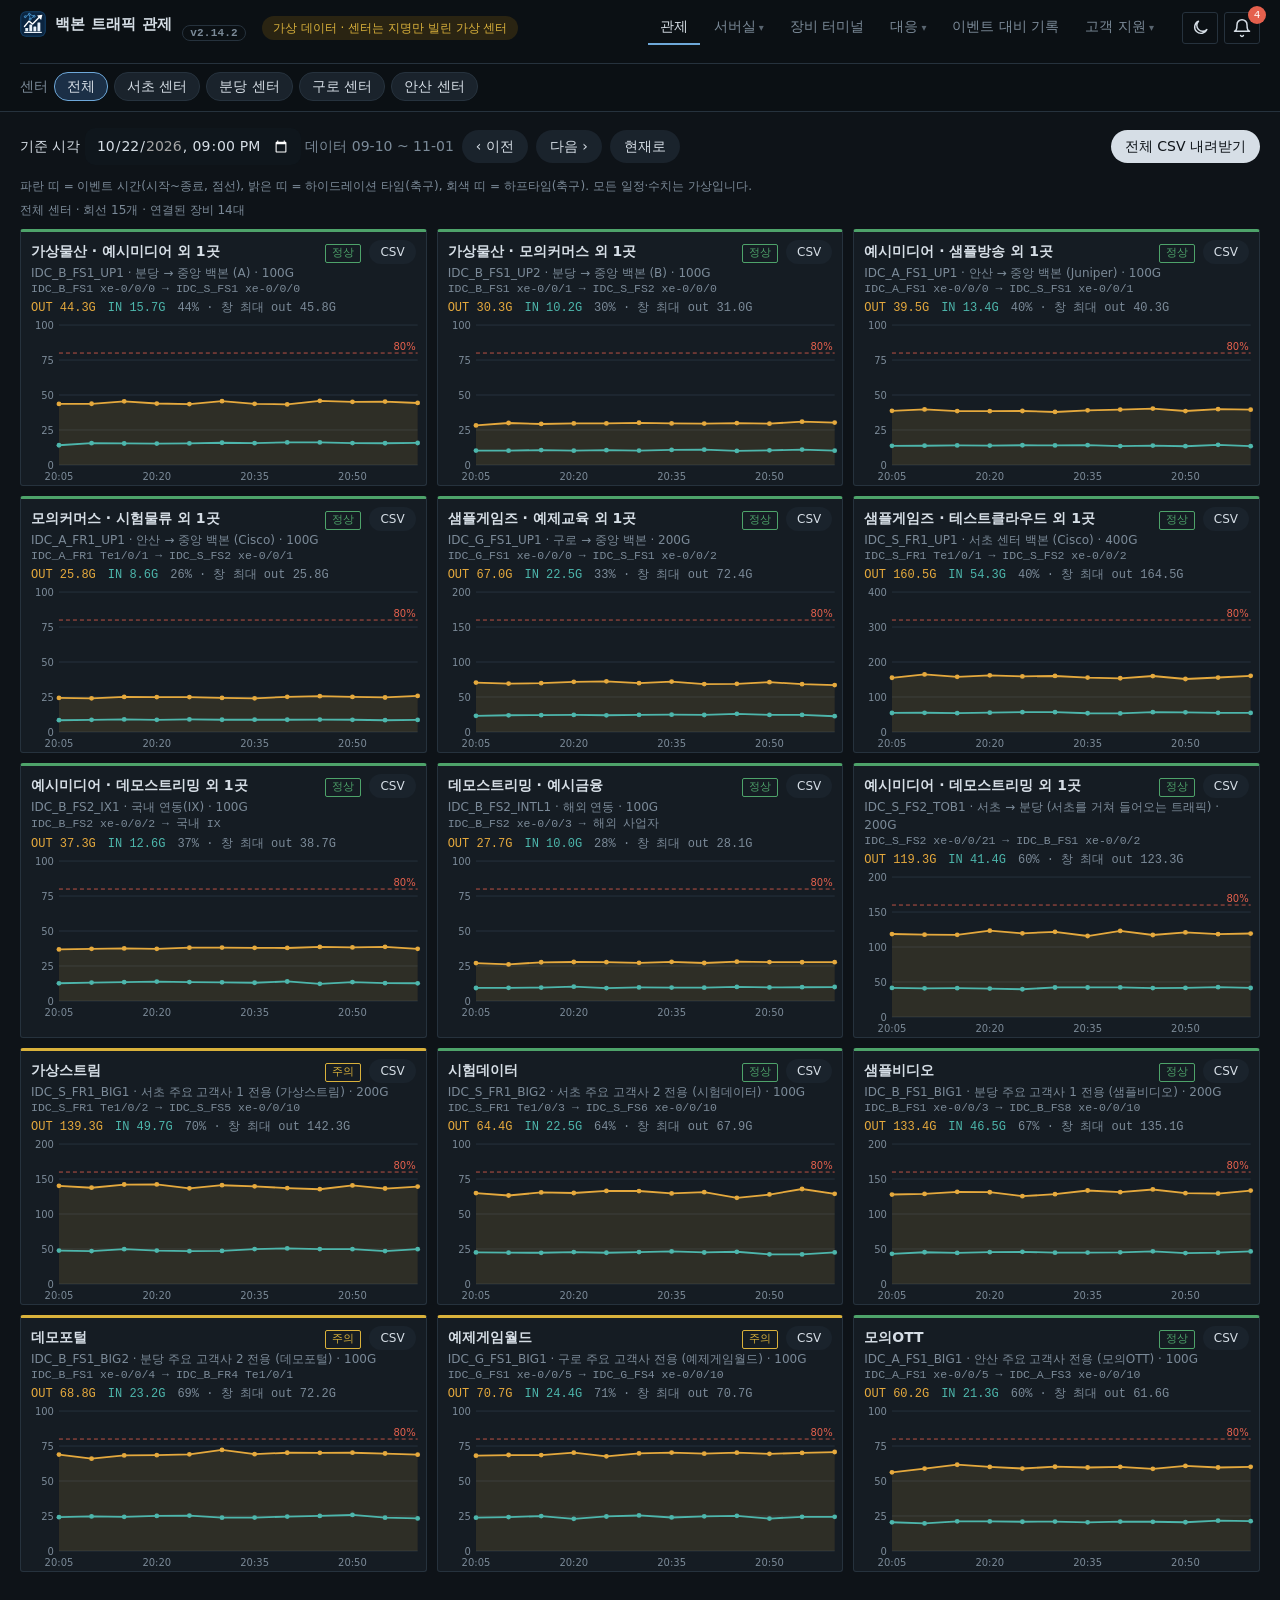
==== commit ecb4ed79: "밝은 화면에서 포트 이름표·대응 터미널 글자 대비 개선, v2.14.2 Co-Authored-By: Claude Opus 5.5 <noreply@anthropic.com> Clau" ====
--- a/site/index.html
+++ b/site/index.html
@@ -12,7 +12,7 @@
 </head>
 <body>
 <header class="top">
-  <h1><a href="#monitor" id="homeLink" title="관제(홈)로 가기"><img class="logo" src="favicon.svg" alt="" width="26" height="26">백본 트래픽 관제</a><span class="ver" id="appVer" title="변경 내역은 저장소의 CHANGELOG.md">v2.14.1</span></h1>
+  <h1><a href="#monitor" id="homeLink" title="관제(홈)로 가기"><img class="logo" src="favicon.svg" alt="" width="26" height="26">백본 트래픽 관제</a><span class="ver" id="appVer" title="변경 내역은 저장소의 CHANGELOG.md">v2.14.2</span></h1>
   <span class="badge">가상 데이터 · 센터는 지명만 빌린 가상 센터</span>
   <nav class="tabs" id="tabs">
     <button data-tab="monitor" class="on">관제</button>
--- a/site/style.css
+++ b/site/style.css
@@ -551,3 +551,9 @@
 #evList tr.sel td:first-child{box-shadow:none}
 #evList tr.sel td{background:var(--sel)}
 #evList tr.sel td:first-child{border-radius:12px 0 0 12px}#evList tr.sel td:last-child{border-radius:0 12px 12px 0}
+
+/* 밝은 화면에서 연하게 보이던 글자: 포트 이름표, 대응 화면 터미널 (어두운 배경용 색이 그대로 남아 있었음) */
+:root[data-theme="light"] .stlab{color:#2c3a47}
+:root[data-theme="light"] .stlab.x{color:#c63d2c}
+:root[data-theme="light"] .stlab.sel,:root[data-theme="light"] .stlab:hover{color:#0b2545}
+:root[data-theme="light"] #lvTermOut,:root[data-theme="light"] #avTermOut{color:#1e3a5f}
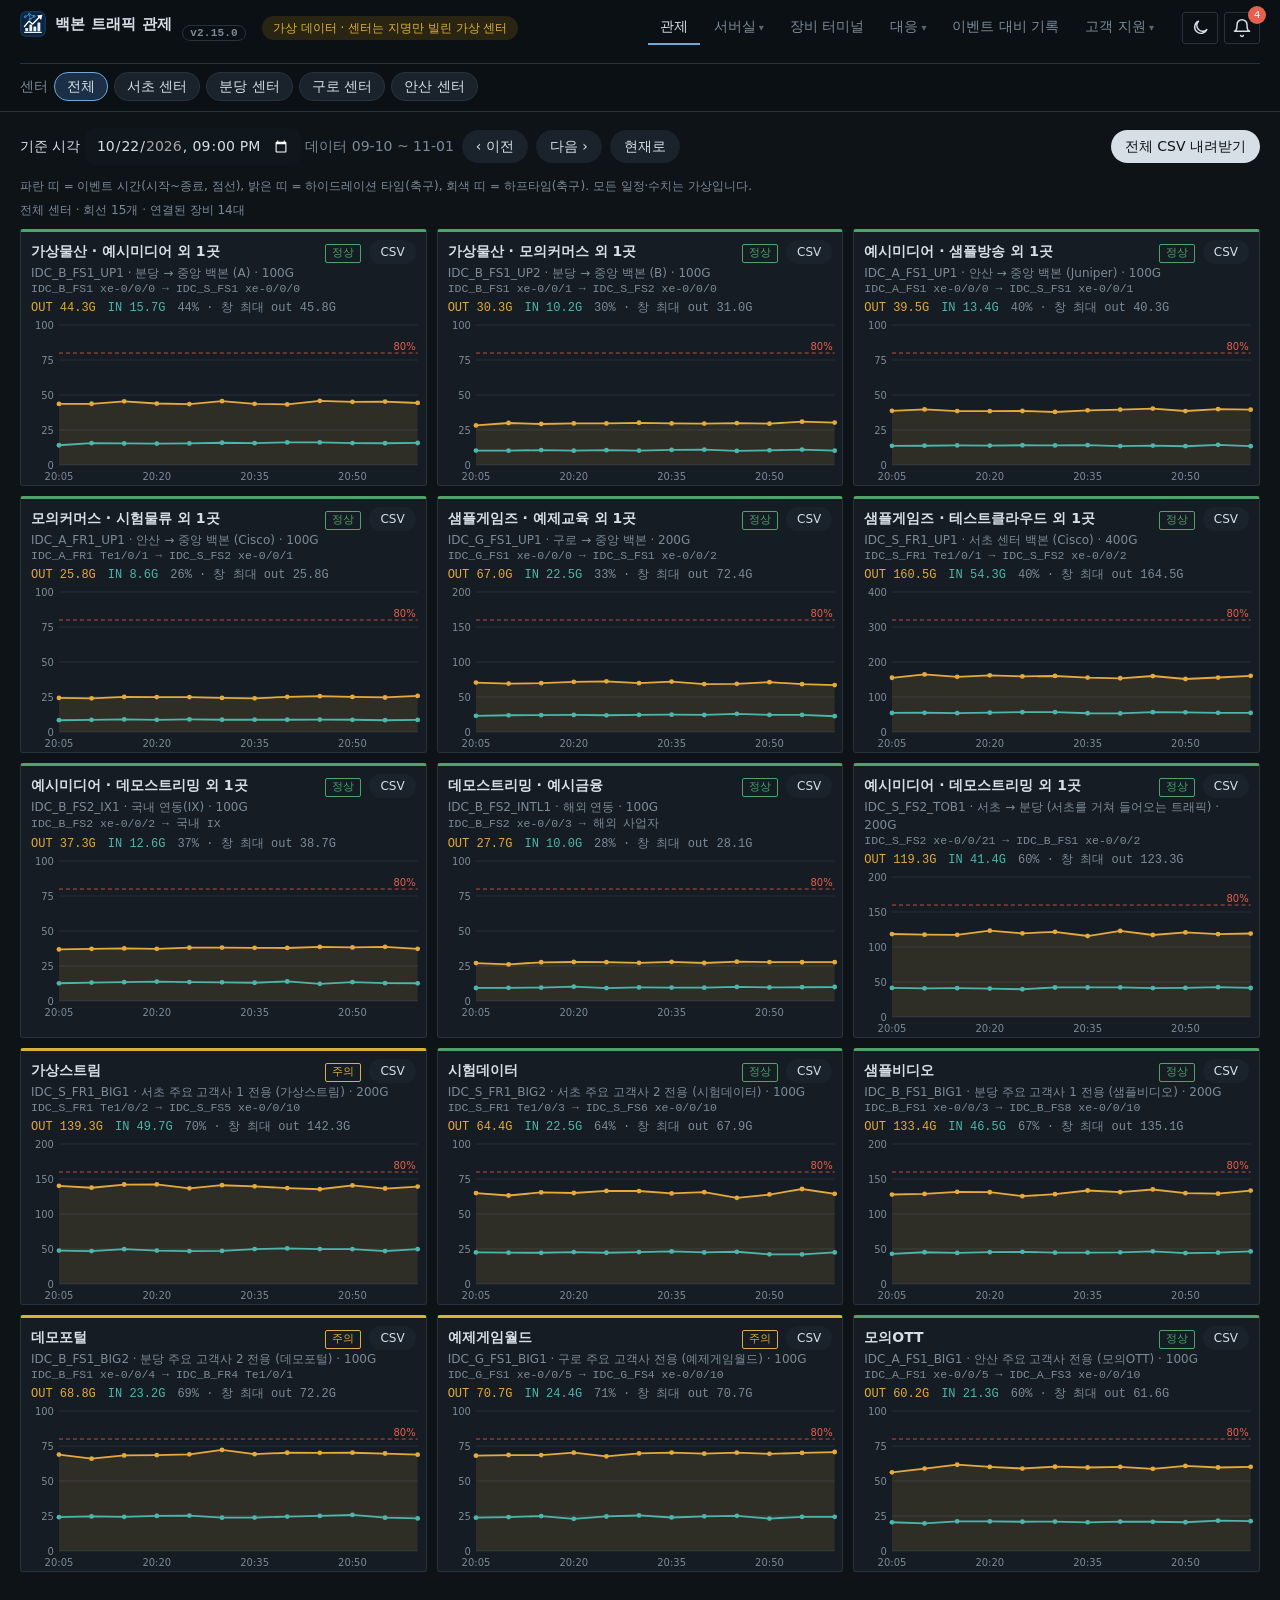
==== commit 9a0ab3d9: "자동 대응에 사람 확인 추가: 차단·설정 변경·외부 요청·현장 교체·문자 발송은 근무자 확인 뒤 실행, v2.15.0 Co-Authored-By: Claude Opus 5.5 <n" ====
--- a/site/index.html
+++ b/site/index.html
@@ -12,7 +12,7 @@
 </head>
 <body>
 <header class="top">
-  <h1><a href="#monitor" id="homeLink" title="관제(홈)로 가기"><img class="logo" src="favicon.svg" alt="" width="26" height="26">백본 트래픽 관제</a><span class="ver" id="appVer" title="변경 내역은 저장소의 CHANGELOG.md">v2.14.2</span></h1>
+  <h1><a href="#monitor" id="homeLink" title="관제(홈)로 가기"><img class="logo" src="favicon.svg" alt="" width="26" height="26">백본 트래픽 관제</a><span class="ver" id="appVer" title="변경 내역은 저장소의 CHANGELOG.md">v2.15.0</span></h1>
   <span class="badge">가상 데이터 · 센터는 지명만 빌린 가상 센터</span>
   <nav class="tabs" id="tabs">
     <button data-tab="monitor" class="on">관제</button>
--- a/site/style.css
+++ b/site/style.css
@@ -471,9 +471,10 @@
 .ver{margin-left:10px;padding:1px 7px;border:1px solid var(--line,#263442);border-radius:10px;font:600 11px var(--mono);color:var(--muted);vertical-align:middle}
 
 /* 자동 대응 화면: 맨 위에 '움직이는 방법' 카드가 하나 더 있다 */
-.lv-agent .lv-how{grid-column:1/3;grid-row:1}
-.lv-agent .lv-graph{grid-row:2}.lv-agent .lv-term{grid-row:3}.lv-agent .lv-comp{grid-row:4}.lv-agent .lv-log{grid-row:5}
-.lv-agent .lv-todo{grid-row:2/4}.lv-agent .lv-sms{grid-row:4/6}
+.lv-agent .lv-how{grid-column:1/3;grid-row:2}
+.lv-agent .lv-gate{grid-column:1/3;grid-row:1}
+.lv-agent .lv-graph{grid-row:3}.lv-agent .lv-term{grid-row:4}.lv-agent .lv-comp{grid-row:5}.lv-agent .lv-log{grid-row:6}
+.lv-agent .lv-todo{grid-row:3/5}.lv-agent .lv-sms{grid-row:5/7}
 .lv-howg{display:grid;grid-template-columns:minmax(0,4fr) minmax(0,8fr);gap:18px}
 .lv-howg h4{margin:10px 0 4px;font-size:13px}.lv-howg h4:first-child{margin-top:0}.lv-howg p,.lv-howg li{font-size:12.5px;line-height:1.6;color:var(--muted);margin:0}.lv-howg ul{margin:0;padding-left:18px}
 .lv-rule{width:100%;border-collapse:collapse;font-size:12.5px}.lv-rule th{text-align:left;color:var(--muted);font-weight:500;padding:4px 8px;border-bottom:1px solid var(--line)}
@@ -557,3 +558,21 @@
 :root[data-theme="light"] .stlab.x{color:#c63d2c}
 :root[data-theme="light"] .stlab.sel,:root[data-theme="light"] .stlab:hover{color:#0b2545}
 :root[data-theme="light"] #lvTermOut,:root[data-theme="light"] #avTermOut{color:#1e3a5f}
+
+/* 자동 대응 · 사람 확인 카드 */
+.lv-gate.idle{padding:10px 16px}.gt-idle{display:flex;gap:10px;align-items:center;flex-wrap:wrap;font-size:12.5px}
+.lv-gate.open{box-shadow:0 0 0 1.5px var(--warn) inset}
+.gt-hd{display:flex;align-items:center;gap:10px;margin-bottom:10px}.gt-hd h3{margin:0;font-size:15px}
+.gt-due{margin-left:auto;font-size:12px;color:var(--muted);display:flex;align-items:baseline;gap:6px}.gt-due b{font-size:18px;color:var(--warn)}.gt-due em{font-style:normal;color:var(--crit)}
+.gt-grid{display:grid;grid-template-columns:minmax(0,1fr) minmax(0,1fr);gap:16px}
+.gt-l{font-size:11.5px;font-weight:600;color:var(--muted);margin:10px 0 4px}.gt-grid>div>.gt-l:first-child{margin-top:0}
+.gt-cmd,.gt-txt{display:block;width:100%;margin:0;font:12.5px/1.6 var(--mono);background:var(--input);border-radius:10px;padding:8px 11px;white-space:pre-wrap;resize:vertical}
+.gt-cmd[readonly],.gt-txt[readonly]{opacity:.92}
+.gt-impact{background:var(--crit-bg);color:var(--crit);border-radius:10px;padding:8px 11px;font-size:13px}.gt-impact.soft{background:var(--warn-bg);color:var(--warn)}
+.gt-ev{display:grid;grid-template-columns:1fr 1fr;gap:6px}.gt-ev div{background:var(--panel2);border-radius:9px;padding:6px 10px;font-size:12.5px}.gt-ev span{display:block;color:var(--muted);font-size:11px}
+.gt-alt div{display:grid;grid-template-columns:120px 1fr;gap:8px;font-size:12.5px;padding:3px 0}
+.gt-act{display:flex;gap:14px;flex-wrap:wrap;margin-top:12px;font-size:12.5px}.gt-act label{display:flex;gap:6px;align-items:center}.gt-act input{width:170px}.gt-why input{width:260px}
+.btn.bad{color:var(--crit)}
+.gt-stop{display:flex;gap:10px;align-items:center;flex-wrap:wrap;font-size:13px}
+.lv-rule .s{font-size:11px;margin-top:2px}
+@media (max-width:1000px){.lv-agent .lv-gate{grid-column:1;grid-row:auto}.gt-grid{grid-template-columns:1fr}}
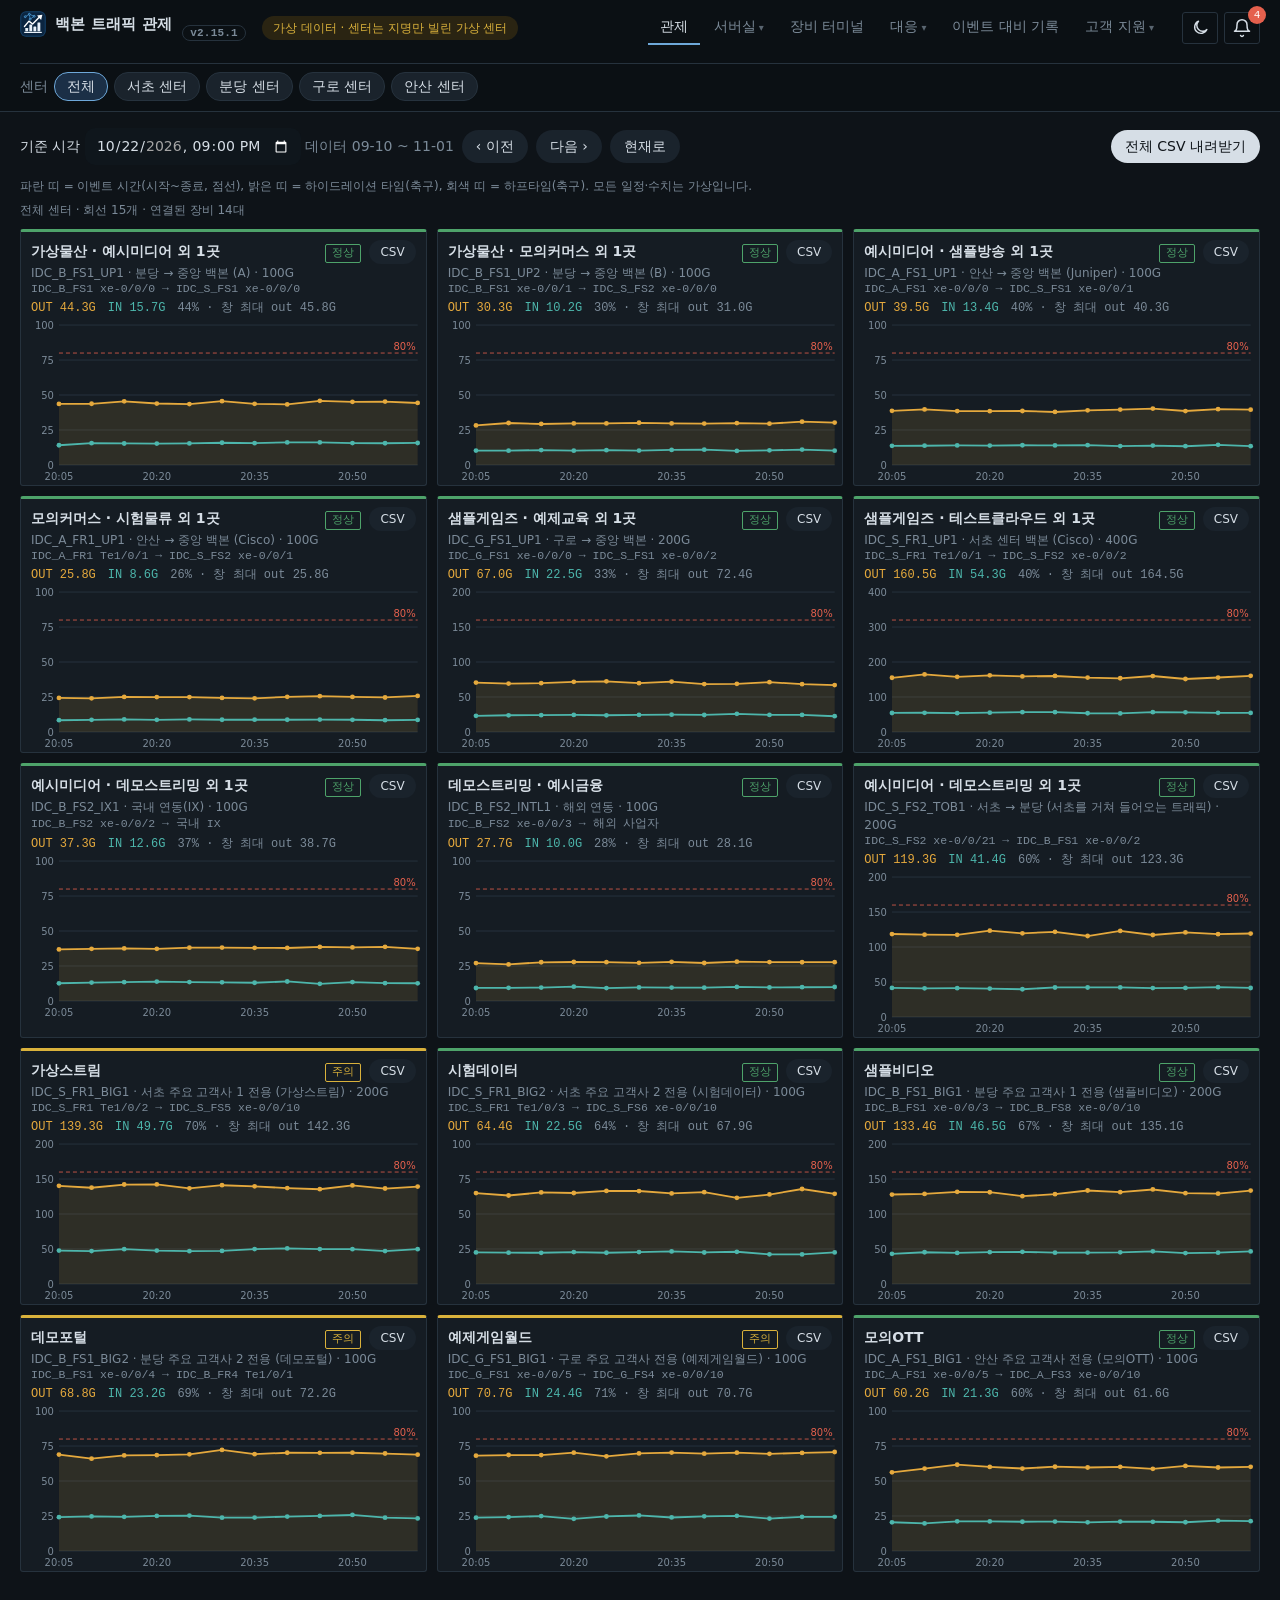
==== commit 2ae543ff: "자동 대응 배치: 그래프·진행 상황을 맨 위로, 확인 요청 아래, 터미널은 아래쪽, v2.15.1 Co-Authored-By: Claude Opus 5.5 <noreply@anth" ====
--- a/site/index.html
+++ b/site/index.html
@@ -12,7 +12,7 @@
 </head>
 <body>
 <header class="top">
-  <h1><a href="#monitor" id="homeLink" title="관제(홈)로 가기"><img class="logo" src="favicon.svg" alt="" width="26" height="26">백본 트래픽 관제</a><span class="ver" id="appVer" title="변경 내역은 저장소의 CHANGELOG.md">v2.15.0</span></h1>
+  <h1><a href="#monitor" id="homeLink" title="관제(홈)로 가기"><img class="logo" src="favicon.svg" alt="" width="26" height="26">백본 트래픽 관제</a><span class="ver" id="appVer" title="변경 내역은 저장소의 CHANGELOG.md">v2.15.1</span></h1>
   <span class="badge">가상 데이터 · 센터는 지명만 빌린 가상 센터</span>
   <nav class="tabs" id="tabs">
     <button data-tab="monitor" class="on">관제</button>
--- a/site/style.css
+++ b/site/style.css
@@ -471,10 +471,11 @@
 .ver{margin-left:10px;padding:1px 7px;border:1px solid var(--line,#263442);border-radius:10px;font:600 11px var(--mono);color:var(--muted);vertical-align:middle}
 
 /* 자동 대응 화면: 맨 위에 '움직이는 방법' 카드가 하나 더 있다 */
-.lv-agent .lv-how{grid-column:1/3;grid-row:2}
-.lv-agent .lv-gate{grid-column:1/3;grid-row:1}
-.lv-agent .lv-graph{grid-row:3}.lv-agent .lv-term{grid-row:4}.lv-agent .lv-comp{grid-row:5}.lv-agent .lv-log{grid-row:6}
-.lv-agent .lv-todo{grid-row:3/5}.lv-agent .lv-sms{grid-row:5/7}
+/* 자동 대응 배치(A안): 맨 위 그래프 + 진행 상황, 그 아래 확인 요청, 설명 카드, 터미널은 아래 (자동이라 터미널을 만질 일이 적음) */
+.lv-agent .lv-graph{grid-column:1;grid-row:1}.lv-agent .lv-todo{grid-column:2;grid-row:1/3}
+.lv-agent .lv-gate{grid-column:1;grid-row:2}
+.lv-agent .lv-how{grid-column:1/3;grid-row:3}
+.lv-agent .lv-term{grid-column:1;grid-row:4}.lv-agent .lv-comp{grid-column:1;grid-row:5}.lv-agent .lv-log{grid-column:1;grid-row:6}.lv-agent .lv-sms{grid-column:2;grid-row:4/7}
 .lv-howg{display:grid;grid-template-columns:minmax(0,4fr) minmax(0,8fr);gap:18px}
 .lv-howg h4{margin:10px 0 4px;font-size:13px}.lv-howg h4:first-child{margin-top:0}.lv-howg p,.lv-howg li{font-size:12.5px;line-height:1.6;color:var(--muted);margin:0}.lv-howg ul{margin:0;padding-left:18px}
 .lv-rule{width:100%;border-collapse:collapse;font-size:12.5px}.lv-rule th{text-align:left;color:var(--muted);font-weight:500;padding:4px 8px;border-bottom:1px solid var(--line)}
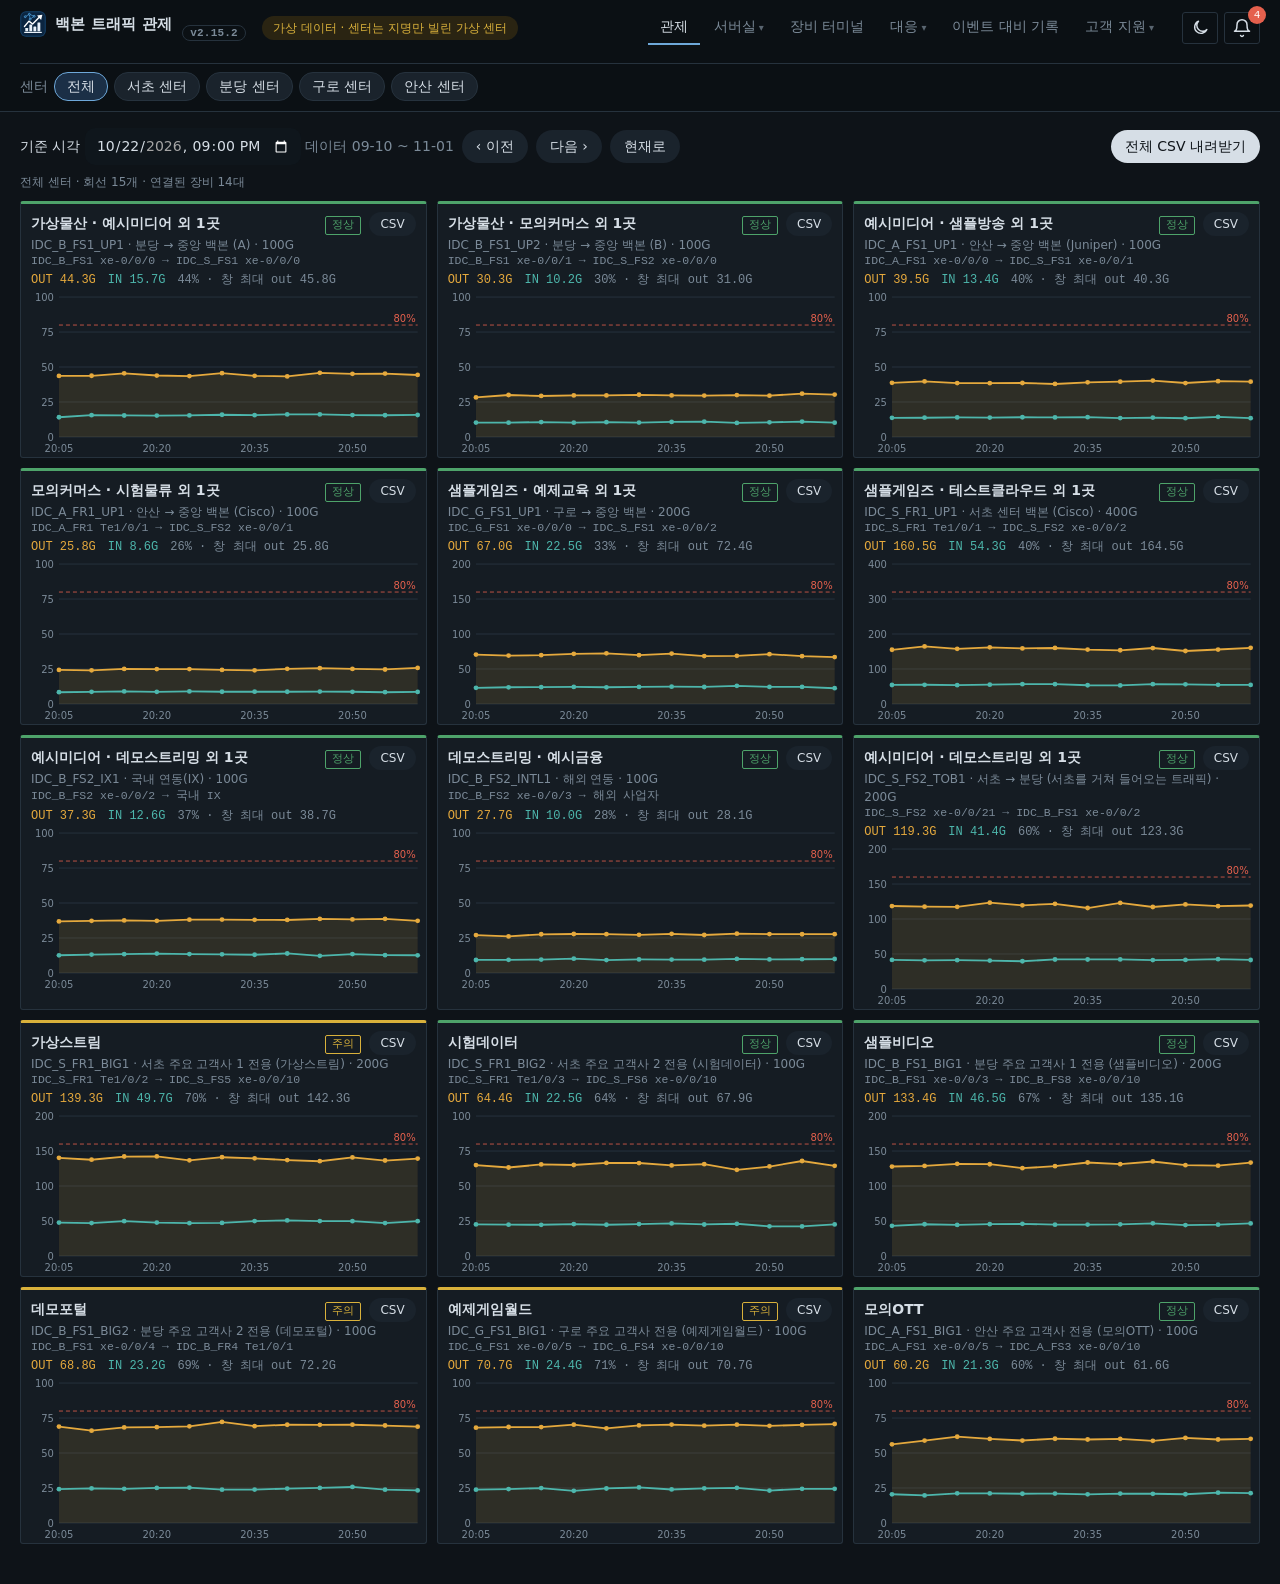
==== commit 3df6667d: "그래프 말풍선의 IN/OUT 줄 순서를 그래프 선 위치와 같게, 관제 맨 위 띠 설명 문구 삭제, v2.15.2 Co-Authored-By: Claude Sonnet 5.5 <no" ====
--- a/site/index.html
+++ b/site/index.html
@@ -12,7 +12,7 @@
 </head>
 <body>
 <header class="top">
-  <h1><a href="#monitor" id="homeLink" title="관제(홈)로 가기"><img class="logo" src="favicon.svg" alt="" width="26" height="26">백본 트래픽 관제</a><span class="ver" id="appVer" title="변경 내역은 저장소의 CHANGELOG.md">v2.15.1</span></h1>
+  <h1><a href="#monitor" id="homeLink" title="관제(홈)로 가기"><img class="logo" src="favicon.svg" alt="" width="26" height="26">백본 트래픽 관제</a><span class="ver" id="appVer" title="변경 내역은 저장소의 CHANGELOG.md">v2.15.2</span></h1>
   <span class="badge">가상 데이터 · 센터는 지명만 빌린 가상 센터</span>
   <nav class="tabs" id="tabs">
     <button data-tab="monitor" class="on">관제</button>
@@ -92,7 +92,6 @@
     <span class="scn-wrap"><button class="btn" id="scnBtn" aria-expanded="false" title="몇 초 안에 상황과 조치가 흘러가는 안내 재생">시나리오</button><div class="menu" id="scnMenu" hidden></div></span>
     <button class="btn primary" id="csvAll">전체 CSV 내려받기</button>
   </div>
-  <p class="note">파란 띠 = 이벤트 시간(시작~종료, 점선), 밝은 띠 = 하이드레이션 타임(축구), 회색 띠 = 하프타임(축구). 모든 일정·수치는 가상입니다.</p>
   <p class="note" id="monSum" style="margin-top:-4px"></p>
   <div class="grid" id="grid"></div>
 </section>
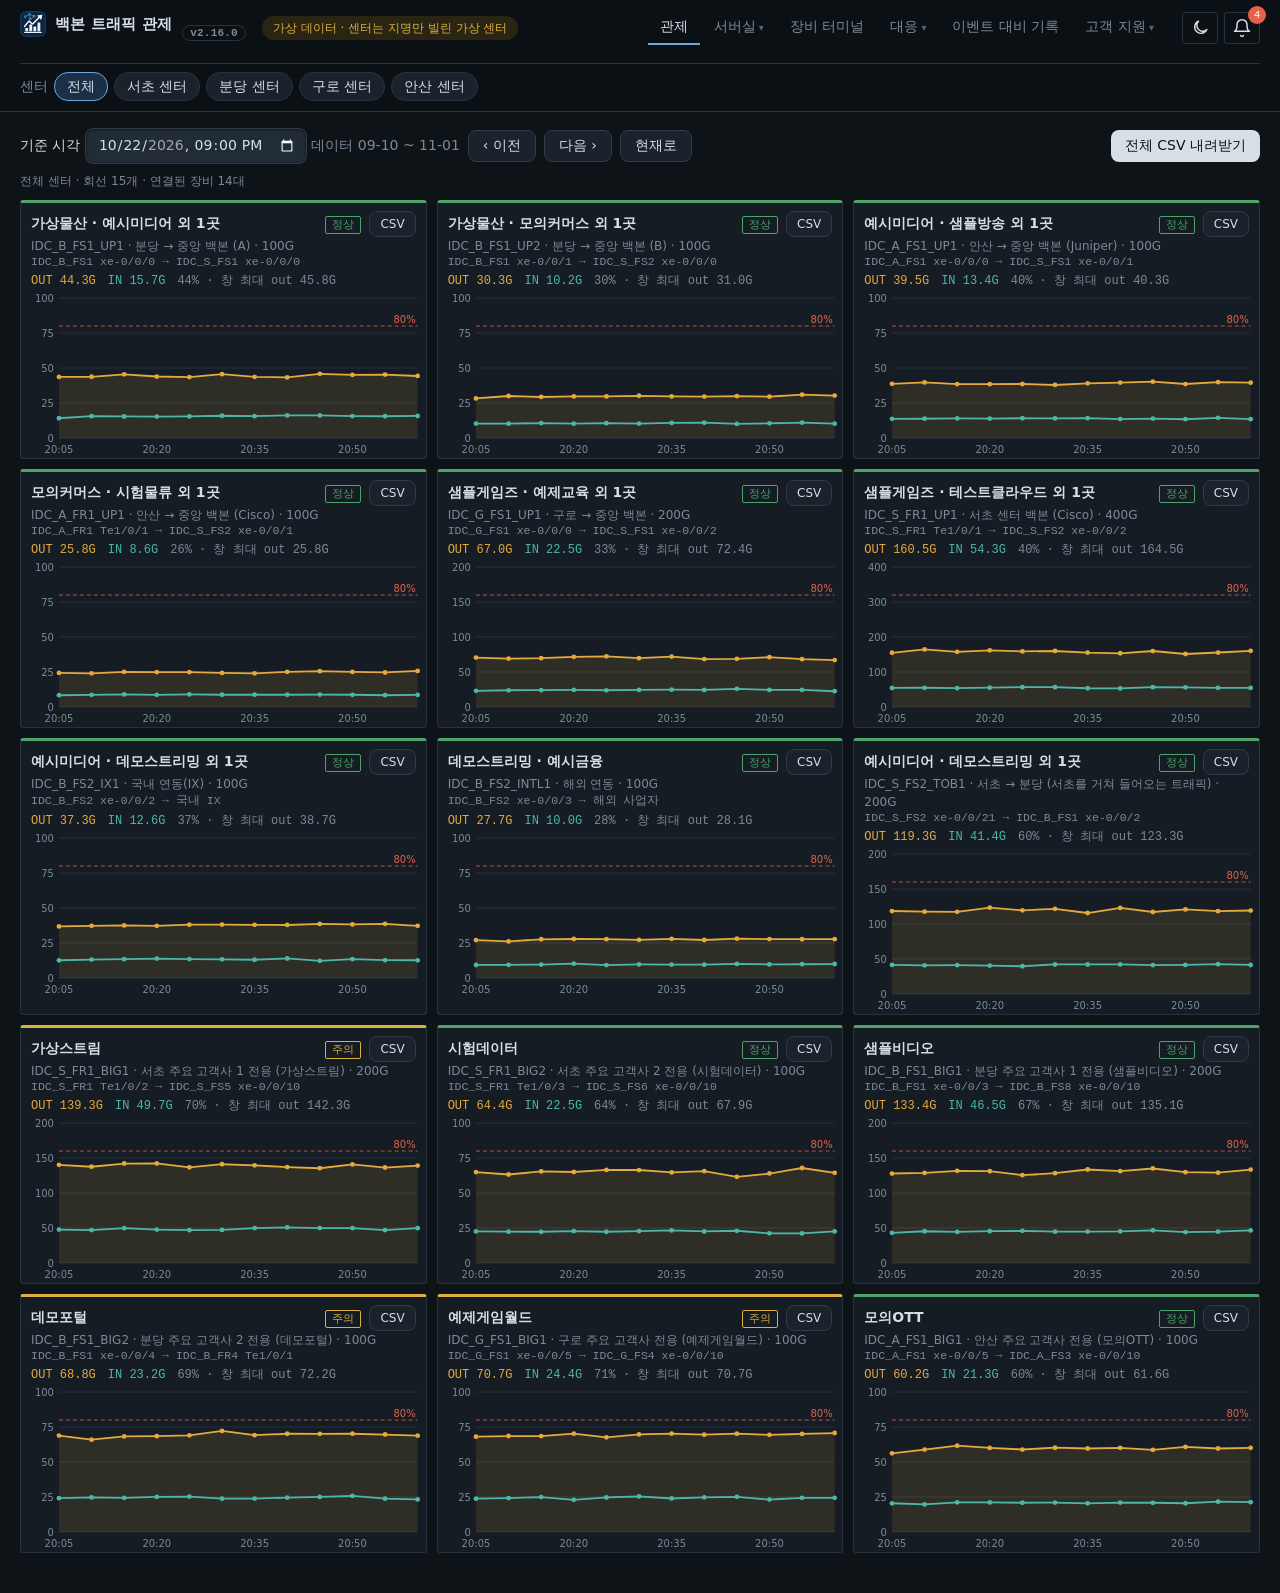
==== commit feab025d: "입력칸 구분: 카드보다 밝고 파인 둥근 칸(8px), 버튼 같은 둥글기, 칸 안 글자 가운데 정렬, v2.16.0 Co-Authored-By: Claude Sonnet 5.5 <n" ====
--- a/site/index.html
+++ b/site/index.html
@@ -12,7 +12,7 @@
 </head>
 <body>
 <header class="top">
-  <h1><a href="#monitor" id="homeLink" title="관제(홈)로 가기"><img class="logo" src="favicon.svg" alt="" width="26" height="26">백본 트래픽 관제</a><span class="ver" id="appVer" title="변경 내역은 저장소의 CHANGELOG.md">v2.15.2</span></h1>
+  <h1><a href="#monitor" id="homeLink" title="관제(홈)로 가기"><img class="logo" src="favicon.svg" alt="" width="26" height="26">백본 트래픽 관제</a><span class="ver" id="appVer" title="변경 내역은 저장소의 CHANGELOG.md">v2.16.0</span></h1>
   <span class="badge">가상 데이터 · 센터는 지명만 빌린 가상 센터</span>
   <nav class="tabs" id="tabs">
     <button data-tab="monitor" class="on">관제</button>
--- a/site/style.css
+++ b/site/style.css
@@ -577,3 +577,29 @@
 .gt-stop{display:flex;gap:10px;align-items:center;flex-wrap:wrap;font-size:13px}
 .lv-rule .s{font-size:11px;margin-top:2px}
 @media (max-width:1000px){.lv-agent .lv-gate{grid-column:1;grid-row:auto}.gt-grid{grid-template-columns:1fr}}
+
+/* ===== 입력칸 구분(F안 + 둥근 모서리): 칸이 카드보다 확실히 밝고 안쪽이 살짝 파인 느낌, 글자는 칸 안에서 세로·가로 가운데 ===== */
+:root{--field:#222c36;--field-line:#2f3b47;--field-focus:#27333f;--field-ring:rgba(110,168,217,.28);--field-shadow:inset 0 1px 3px rgba(0,0,0,.5);--r-field:8px}
+:root[data-theme="light"]{--field:#f1f4f7;--field-line:#c9d2db;--field-focus:#ffffff;--field-ring:rgba(37,99,168,.22);--field-shadow:inset 0 1px 2px rgba(20,40,60,.08)}
+input[type=text],input[type=datetime-local],input[type=date],input[type=month],input[type=number],input[type=search],select{
+  box-sizing:border-box;height:36px;padding:0 12px;line-height:34px;display:inline-flex;align-items:center;
+  background:var(--field);border:1px solid var(--field-line);border-radius:var(--r-field);box-shadow:var(--field-shadow)}
+input[type=text],input[type=search]{display:inline-block}   /* 글자 입력칸은 브라우저가 알아서 가운데 맞춤 */
+select{display:inline-block;padding-right:28px}
+textarea{background:var(--field);border:1px solid var(--field-line);border-radius:var(--r-field);box-shadow:var(--field-shadow);padding:10px 12px}
+input[type=text]:focus,input[type=search]:focus,input[type=datetime-local]:focus,input[type=date]:focus,input[type=month]:focus,input[type=number]:focus,select:focus,textarea:focus{
+  outline:0;background:var(--field-focus);border-color:var(--accent);box-shadow:var(--field-shadow),0 0 0 3px var(--field-ring)}
+input::placeholder,textarea::placeholder{color:var(--muted);opacity:.75}
+input[type=datetime-local]::-webkit-datetime-edit,input[type=date]::-webkit-datetime-edit,input[type=month]::-webkit-datetime-edit{padding:0;line-height:34px}
+input[type=datetime-local]::-webkit-calendar-picker-indicator,input[type=date]::-webkit-calendar-picker-indicator{margin:0 0 0 6px;padding:0}
+.card{border:1px solid var(--soft-line);border-radius:12px}
+/* 버튼: 알약 대신 같은 둥글기, 글자는 가운데 */
+.btn,.seg button{border:1px solid var(--field-line);border-radius:var(--r-field);display:inline-flex;align-items:center;justify-content:center;line-height:1.2;min-height:32px;padding:0 14px;box-sizing:border-box}
+.btn.sm{min-height:26px;padding:0 10px}
+.btn.primary,.btn.pri{border-color:transparent}
+.seg{display:inline-flex;gap:0}.seg button{border-radius:0}.seg button:first-child{border-radius:var(--r-field) 0 0 var(--r-field)}.seg button:last-child{border-radius:0 var(--r-field) var(--r-field) 0}.seg button:only-child{border-radius:var(--r-field)}
+.seg button+button{margin-left:-1px}
+/* 글자 위치 미세 보정 (한글 글꼴이 줄 높이 안에서 살짝 아래로 앉는 것을 올려 준다) */
+.btn,.seg button{padding-bottom:1px}
+input[type=datetime-local]::-webkit-datetime-edit,input[type=date]::-webkit-datetime-edit,input[type=month]::-webkit-datetime-edit{padding-bottom:2px}
+input[type=text],input[type=search]{padding-bottom:1px}
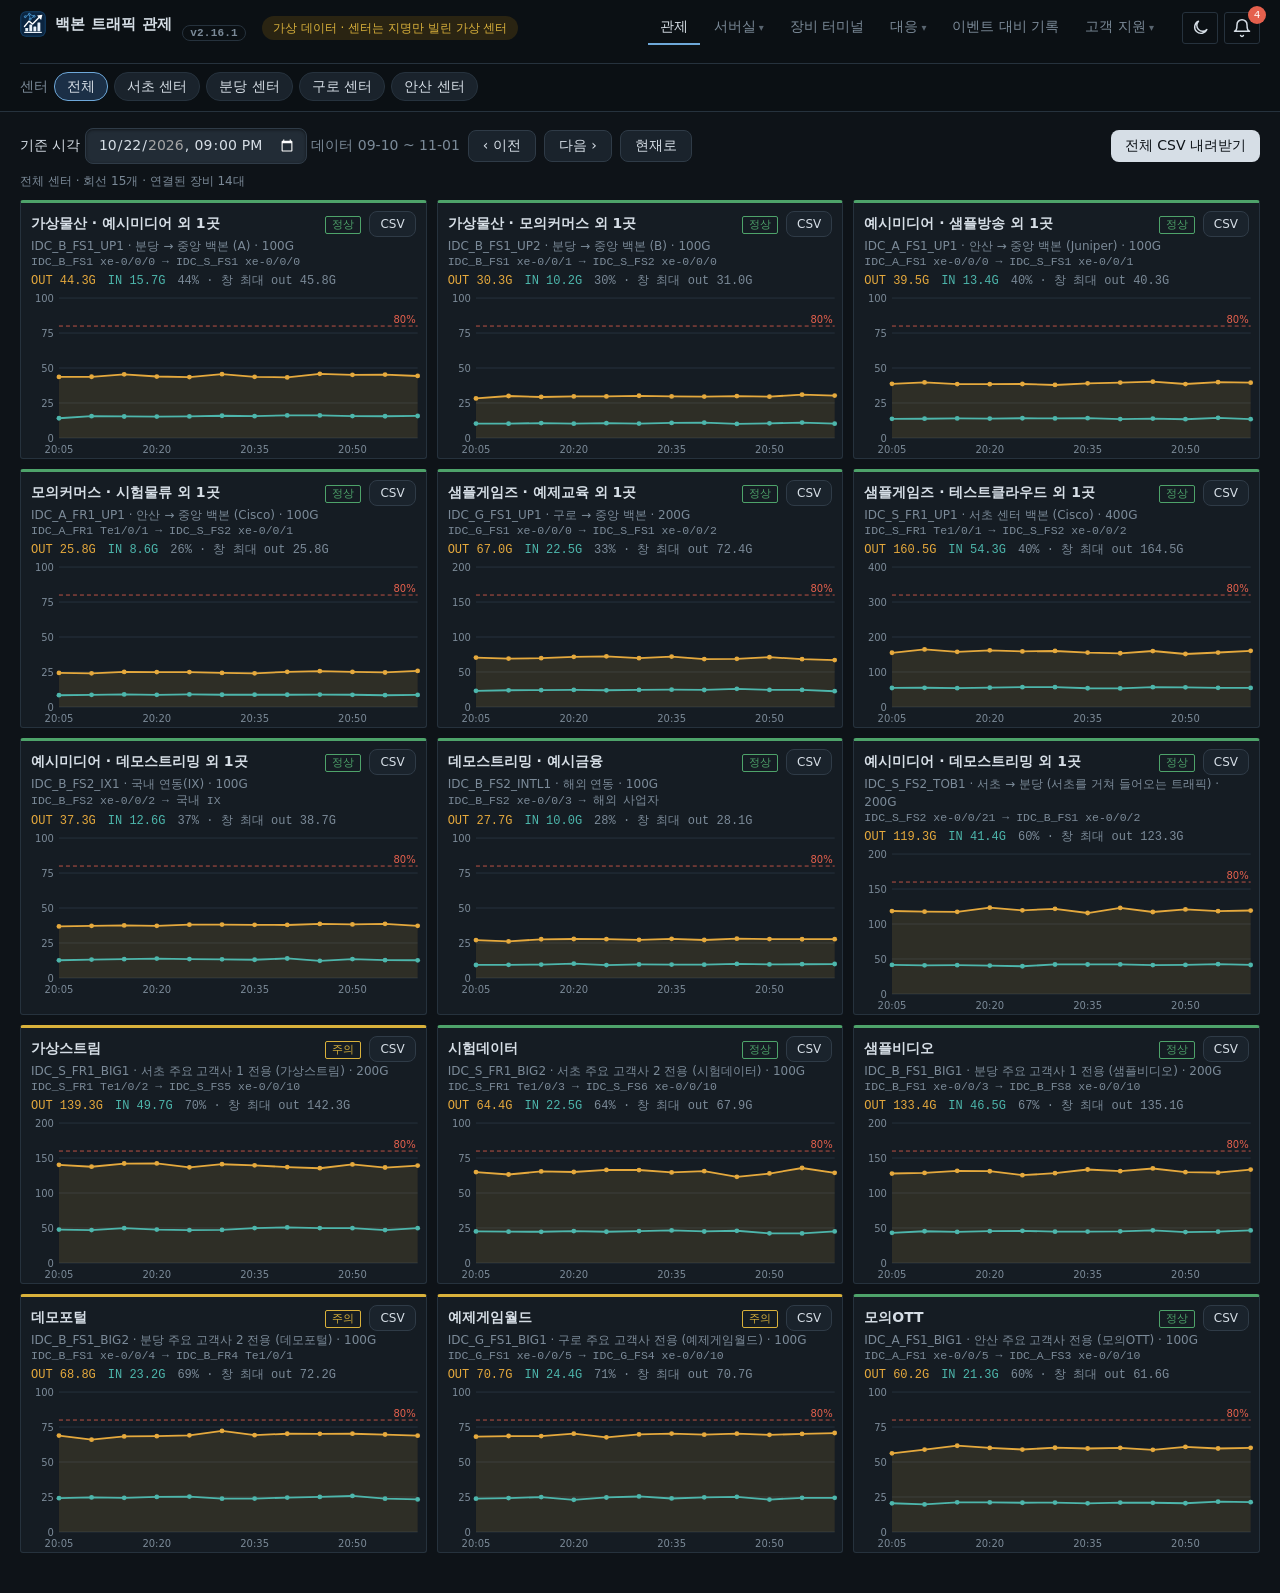
==== commit 249fbeac: "사이트의 블랙홀 표기를 블랙셧다운으로 변경(조사 포함), v2.16.1 Co-Authored-By: Claude Sonnet 5.5 <noreply@anthropic.com> Cl" ====
--- a/site/index.html
+++ b/site/index.html
@@ -12,7 +12,7 @@
 </head>
 <body>
 <header class="top">
-  <h1><a href="#monitor" id="homeLink" title="관제(홈)로 가기"><img class="logo" src="favicon.svg" alt="" width="26" height="26">백본 트래픽 관제</a><span class="ver" id="appVer" title="변경 내역은 저장소의 CHANGELOG.md">v2.16.0</span></h1>
+  <h1><a href="#monitor" id="homeLink" title="관제(홈)로 가기"><img class="logo" src="favicon.svg" alt="" width="26" height="26">백본 트래픽 관제</a><span class="ver" id="appVer" title="변경 내역은 저장소의 CHANGELOG.md">v2.16.1</span></h1>
   <span class="badge">가상 데이터 · 센터는 지명만 빌린 가상 센터</span>
   <nav class="tabs" id="tabs">
     <button data-tab="monitor" class="on">관제</button>
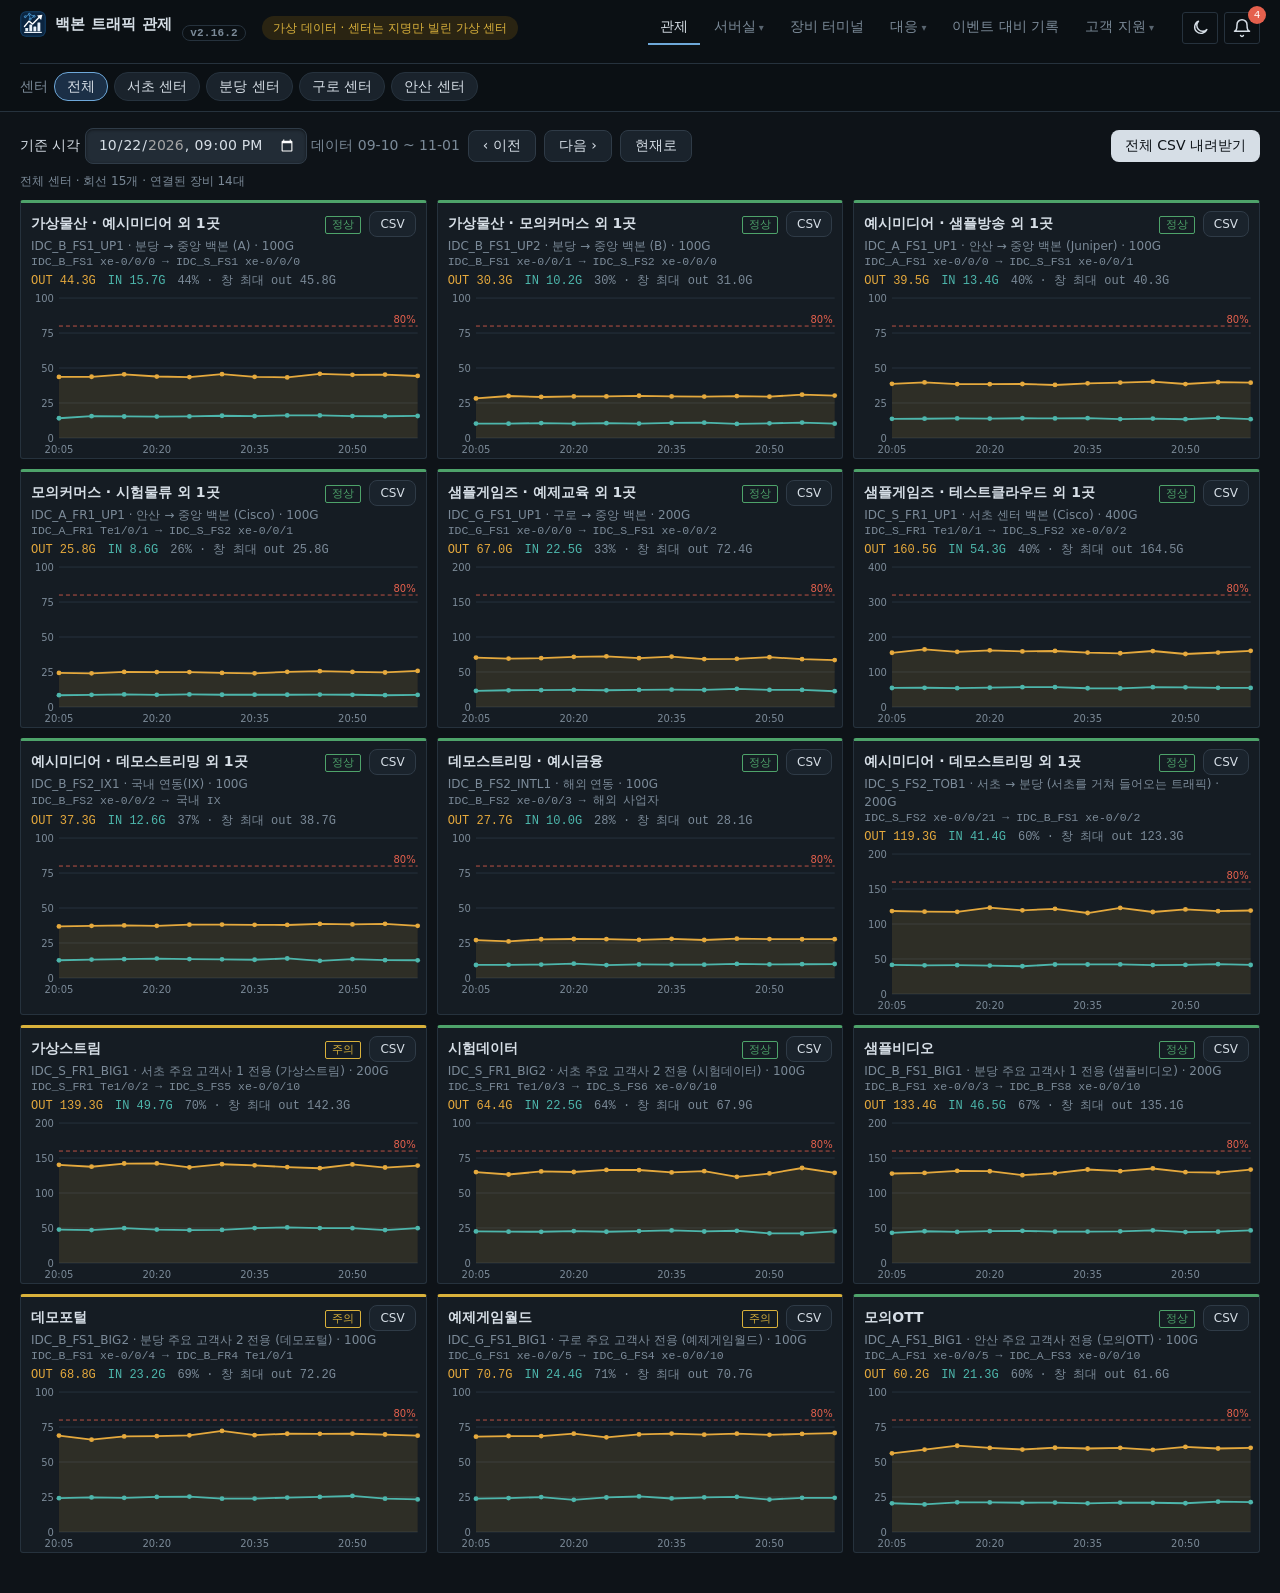
==== commit fbec8868: "블랙셧다운 표기를 업계 표준인 블랙홀로 되돌림, v2.16.2 Co-Authored-By: Claude Sonnet 5.5 <noreply@anthropic.com> Claude-" ====
--- a/site/index.html
+++ b/site/index.html
@@ -12,7 +12,7 @@
 </head>
 <body>
 <header class="top">
-  <h1><a href="#monitor" id="homeLink" title="관제(홈)로 가기"><img class="logo" src="favicon.svg" alt="" width="26" height="26">백본 트래픽 관제</a><span class="ver" id="appVer" title="변경 내역은 저장소의 CHANGELOG.md">v2.16.1</span></h1>
+  <h1><a href="#monitor" id="homeLink" title="관제(홈)로 가기"><img class="logo" src="favicon.svg" alt="" width="26" height="26">백본 트래픽 관제</a><span class="ver" id="appVer" title="변경 내역은 저장소의 CHANGELOG.md">v2.16.2</span></h1>
   <span class="badge">가상 데이터 · 센터는 지명만 빌린 가상 센터</span>
   <nav class="tabs" id="tabs">
     <button data-tab="monitor" class="on">관제</button>
